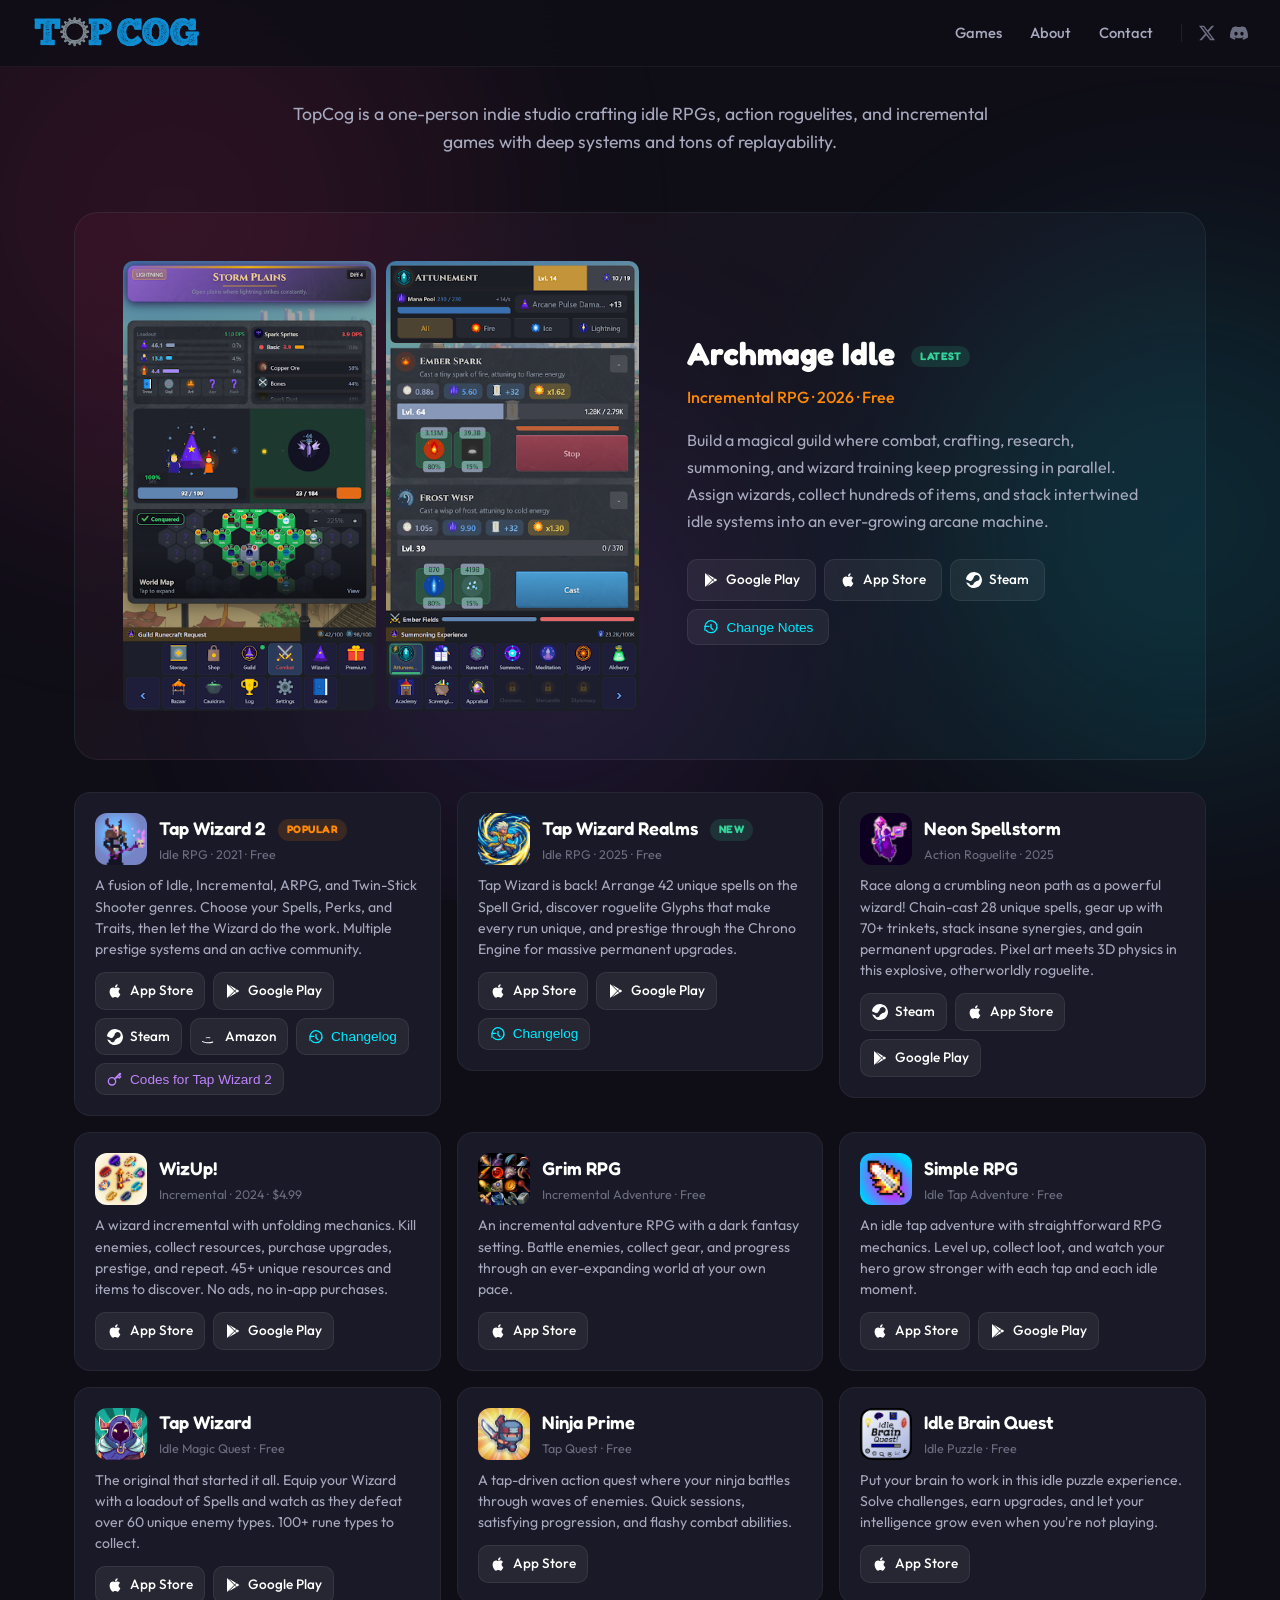
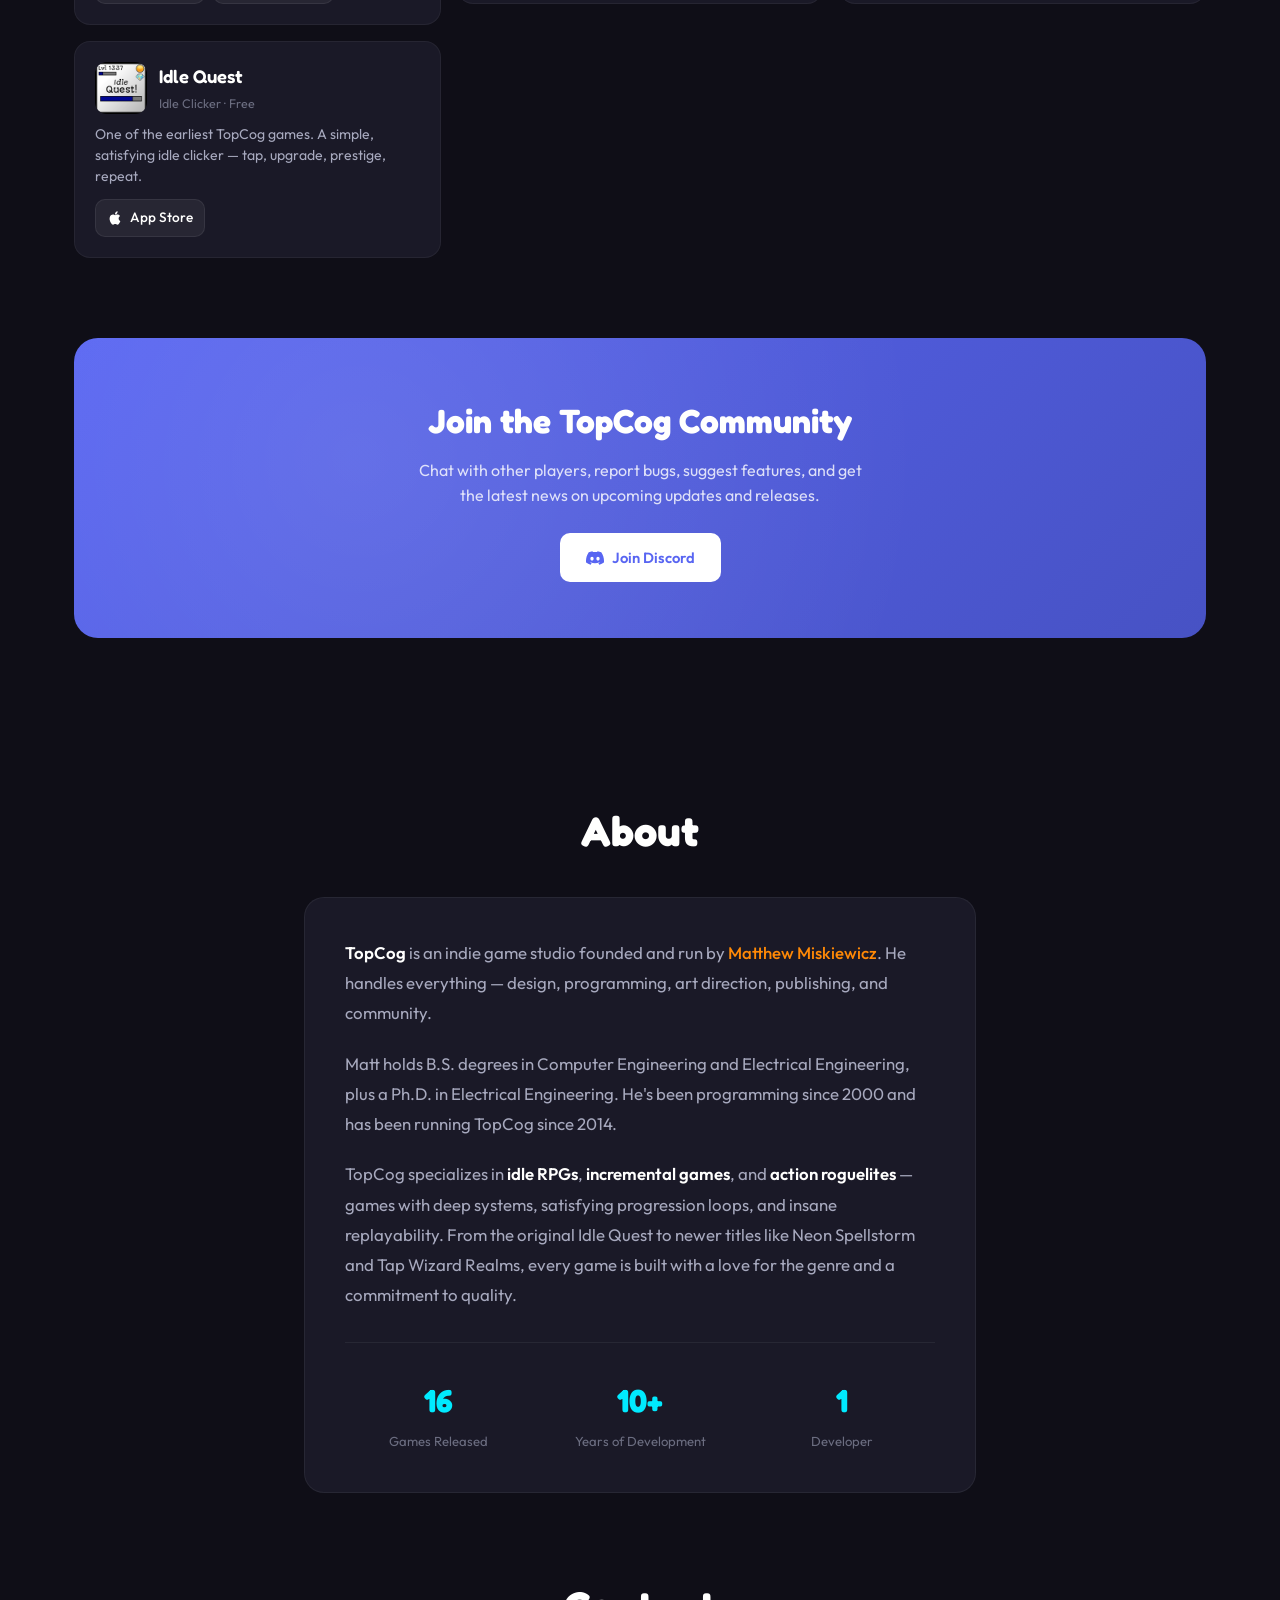
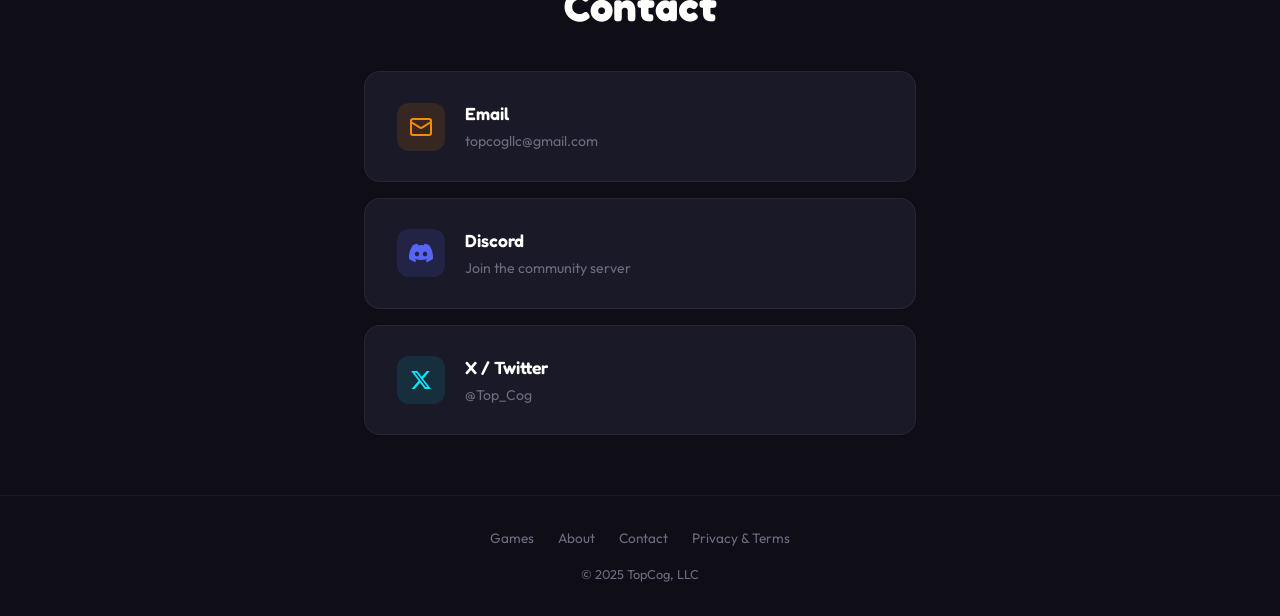
==== index.html @ dfc8a5ba "Complete Archmage Idle recent patch notes" ====
<!DOCTYPE html>
<html lang="en">
<head>
<meta charset="UTF-8">
<meta name="viewport" content="width=device-width, initial-scale=1.0">
<title>TopCog – Indie Game Studio</title>
<link rel="icon" type="image/png" href="/images/archmageidle-128.png">
<link rel="preconnect" href="https://fonts.googleapis.com">
<link href="https://fonts.googleapis.com/css2?family=Fredoka:wght@400;500;600;700&family=Outfit:wght@300;400;500;600;700&display=swap" rel="stylesheet">
<style>
*, *::before, *::after { margin: 0; padding: 0; box-sizing: border-box; }

:root {
  --bg-deep: #0f0e17;
  --bg-card: #1a1927;
  --bg-card-hover: #221f35;
  --accent-orange: #ff8906;
  --accent-pink: #e53170;
  --accent-cyan: #00eaff;
  --accent-purple: #a855f7;
  --accent-green: #34d399;
  --text-primary: #fffffe;
  --text-secondary: #a7a9be;
  --text-muted: #6b6d80;
  --radius: 16px;
  --radius-sm: 10px;
}

html { scroll-behavior: smooth; }

body {
  font-family: 'Outfit', sans-serif;
  background: var(--bg-deep);
  color: var(--text-primary);
  overflow-x: hidden;
  line-height: 1.6;
}

/* ========== ANIMATED BACKGROUND ========== */
.bg-effects {
  position: fixed; inset: 0; z-index: 0;
  pointer-events: none; overflow: hidden;
}
.bg-effects .orb {
  position: absolute; border-radius: 50%;
  filter: blur(120px); opacity: 0.12;
  animation: float 25s ease-in-out infinite;
}
.bg-effects .orb:nth-child(1) {
  width: 600px; height: 600px;
  background: var(--accent-pink);
  top: -10%; left: -10%;
}
.bg-effects .orb:nth-child(2) {
  width: 500px; height: 500px;
  background: var(--accent-cyan);
  top: 30%; right: -12%;
  animation-delay: -8s;
}
.bg-effects .orb:nth-child(3) {
  width: 450px; height: 450px;
  background: var(--accent-purple);
  bottom: 5%; left: 25%;
  animation-delay: -16s;
}
@keyframes float {
  0%, 100% { transform: translate(0, 0) scale(1); }
  33% { transform: translate(40px, -30px) scale(1.08); }
  66% { transform: translate(-30px, 25px) scale(0.95); }
}

/* ========== NAV ========== */
nav {
  position: fixed; top: 0; left: 0; right: 0; z-index: 100;
  padding: 14px 32px;
  display: flex; align-items: center; justify-content: space-between;
  background: rgba(15, 14, 23, 0.82);
  backdrop-filter: blur(24px);
  -webkit-backdrop-filter: blur(24px);
  border-bottom: 1px solid rgba(255,255,255,0.05);
}
.nav-logo {
  display: flex; align-items: center; gap: 12px;
  text-decoration: none;
}
.nav-logo img { height: 38px; width: auto; }
.nav-logo span {
  font-family: 'Fredoka', sans-serif;
  font-weight: 700; font-size: 1.35rem;
  color: var(--text-primary);
}
.nav-right {
  display: flex; align-items: center; gap: 28px;
}
.nav-right a {
  color: var(--text-secondary); text-decoration: none;
  font-weight: 500; font-size: 0.92rem;
  transition: color 0.2s;
}
.nav-right a:hover { color: var(--text-primary); }
.nav-social {
  display: flex; gap: 14px; align-items: center;
  padding-left: 16px;
  border-left: 1px solid rgba(255,255,255,0.08);
}
.nav-social a {
  color: var(--text-muted); transition: color 0.2s;
  display: flex; align-items: center;
}
.nav-social a:hover { color: var(--accent-cyan); }

.nav-toggle {
  display: none; background: none; border: none;
  color: var(--text-primary); cursor: pointer; font-size: 1.5rem;
}
@media (max-width: 768px) {
  nav { padding: 12px 20px; }
  .nav-toggle { display: block; }
  .nav-right {
    display: none; flex-direction: column; gap: 18px;
    position: absolute; top: 100%; left: 0; right: 0;
    background: rgba(15, 14, 23, 0.96);
    backdrop-filter: blur(24px);
    padding: 24px;
    border-bottom: 1px solid rgba(255,255,255,0.06);
  }
  .nav-right.open { display: flex; }
  .nav-social { border-left: none; padding-left: 0; padding-top: 8px; border-top: 1px solid rgba(255,255,255,0.06); }
}

/* ========== HERO ========== */
.hero {
  position: relative; z-index: 1;
  display: flex; flex-direction: column;
  align-items: center;
  text-align: center;
  padding: 100px 24px 16px;
}
.hero p {
  font-size: 1.1rem; color: var(--text-secondary);
  max-width: 700px;
  animation: fadeUp 0.6s ease both;
}
@keyframes fadeUp {
  from { opacity: 0; transform: translateY(20px); }
  to { opacity: 1; transform: translateY(0); }
}

/* ========== BUTTONS ========== */
.btn {
  display: inline-flex; align-items: center; gap: 8px;
  padding: 13px 26px; border-radius: var(--radius-sm);
  font-family: 'Outfit', sans-serif;
  font-weight: 600; font-size: 0.92rem;
  text-decoration: none; border: none;
  cursor: pointer; transition: all 0.25s;
}

/* ========== SECTIONS ========== */
.section {
  position: relative; z-index: 1;
  max-width: 1180px; margin: 0 auto;
  padding: 40px 24px;
}
.section-title {
  font-family: 'Fredoka', sans-serif;
  font-size: clamp(1.8rem, 4vw, 2.6rem);
  font-weight: 700; margin-bottom: 32px;
}

/* ========== FEATURED ========== */
.featured {
  display: grid; grid-template-columns: 1.1fr 1fr;
  gap: 48px; align-items: center;
  background: linear-gradient(135deg, rgba(229,49,112,0.07), rgba(0,234,255,0.05));
  border: 1px solid rgba(255,255,255,0.06);
  border-radius: 24px; padding: 48px;
  margin-bottom: 32px;
  transition: border-color 0.3s;
}
.featured:hover { border-color: rgba(255,255,255,0.1); }

.featured-screens {
  display: grid; grid-template-columns: repeat(2, 1fr); gap: 10px;
}
.featured-screens img {
  width: 100%; border-radius: var(--radius-sm);
  aspect-ratio: 9/16; object-fit: cover;
  transition: transform 0.3s;
}
.featured-screens img:hover { transform: scale(1.03); }

.featured-body h3 {
  font-family: 'Fredoka', sans-serif;
  font-size: 2rem; margin-bottom: 6px;
}
.featured-body .tagline {
  color: var(--accent-orange); font-weight: 500;
  margin-bottom: 16px; font-size: 1rem;
}
.featured-body p {
  color: var(--text-secondary); line-height: 1.7;
  margin-bottom: 24px;
}

@media (max-width: 860px) {
  .featured { grid-template-columns: 1fr; padding: 28px; gap: 28px; }
  .featured-screens { grid-template-columns: repeat(2, 1fr); gap: 8px; }
}

/* ========== STORE BADGES ========== */
.stores {
  display: flex; flex-wrap: wrap; gap: 8px;
}
.store {
  display: inline-flex; align-items: center; gap: 7px;
  padding: 9px 15px;
  background: rgba(255,255,255,0.06);
  border: 1px solid rgba(255,255,255,0.07);
  border-radius: var(--radius-sm);
  color: var(--text-primary); text-decoration: none;
  font-weight: 500; font-size: 0.85rem;
  transition: all 0.2s; white-space: nowrap;
}
.store:hover {
  background: rgba(255,255,255,0.1);
  border-color: rgba(255,255,255,0.14);
  transform: translateY(-2px);
}
.store-disabled,
.store-disabled:hover {
  color: var(--text-muted);
  cursor: default;
  opacity: 0.7;
  transform: none;
}
.store svg { width: 16px; height: 16px; flex-shrink: 0; }
.changelog-trigger {
  color: var(--accent-cyan);
}
.changelog-trigger:hover {
  color: var(--text-primary);
}
.codes-trigger {
  color: #c084fc;
}
.codes-trigger:hover {
  color: var(--text-primary);
}

/* ========== GAME CARDS ========== */
.game-grid {
  display: grid;
  grid-template-columns: repeat(auto-fill, minmax(330px, 1fr));
  gap: 16px;
  align-items: start;
}
@media (max-width: 500px) {
  .game-grid { grid-template-columns: 1fr; }
}
.game-card {
  background: var(--bg-card);
  border: 1px solid rgba(255,255,255,0.05);
  border-radius: var(--radius); padding: 20px;
  display: flex; flex-direction: column;
  transition: all 0.3s;
}
.game-card:hover {
  background: var(--bg-card-hover);
  border-color: rgba(255,255,255,0.1);
  transform: translateY(-4px);
  box-shadow: 0 16px 40px rgba(0,0,0,0.25);
}
.game-header {
  display: flex; align-items: center; gap: 12px;
  margin-bottom: 10px;
}
.game-icon {
  width: 52px; height: 52px;
  border-radius: 12px; object-fit: cover; flex-shrink: 0;
  background: var(--bg-deep);
}
.game-header-text h3 {
  font-family: 'Fredoka', sans-serif;
  font-size: 1.15rem; font-weight: 600;
}
.game-header-text .sub {
  font-size: 0.78rem; color: var(--text-muted); margin-top: 2px;
}

.tag {
  display: inline-block; padding: 2px 9px;
  border-radius: 100px; font-size: 0.68rem;
  font-weight: 700; text-transform: uppercase;
  letter-spacing: 0.04em; margin-left: 8px;
  vertical-align: middle;
}
.tag-new { background: rgba(52,211,153,0.14); color: var(--accent-green); }
.tag-popular { background: rgba(255,137,6,0.14); color: var(--accent-orange); }
.tag-free { background: rgba(0,234,255,0.14); color: var(--accent-cyan); }
.tag-paid { background: rgba(168,85,247,0.14); color: var(--accent-purple); }

.game-card p {
  color: var(--text-secondary); font-size: 0.88rem;
  margin-bottom: 12px; line-height: 1.5;
}
.game-card .stores { margin-top: auto; }
.game-card .store { padding: 7px 11px; }

/* ========== DISCORD CTA ========== */
.discord-section {
  position: relative; z-index: 1;
  max-width: 1180px; margin: 40px auto 0;
  padding: 0 24px 100px;
}
.discord-card {
  background: linear-gradient(135deg, #5865F2, #4752c4);
  border-radius: 24px; padding: 56px 48px;
  text-align: center; position: relative; overflow: hidden;
}
.discord-card::before {
  content: ''; position: absolute; inset: 0;
  background: radial-gradient(circle at 25% 40%, rgba(255,255,255,0.1), transparent 65%);
}
.discord-card h2 {
  font-family: 'Fredoka', sans-serif;
  font-size: clamp(1.5rem, 3vw, 2.1rem);
  margin-bottom: 10px; position: relative;
}
.discord-card p {
  color: rgba(255,255,255,0.8); max-width: 460px;
  margin: 0 auto 24px; position: relative; font-size: 1rem;
}
.discord-card .btn {
  position: relative; background: #fff; color: #5865F2;
}
.discord-card .btn:hover {
  transform: translateY(-2px);
  box-shadow: 0 8px 24px rgba(0,0,0,0.25);
}

/* ========== ABOUT ========== */
.about-section {
  position: relative; z-index: 1;
  max-width: 720px; margin: 0 auto;
  padding: 60px 24px;
}
.about-section .section-title { text-align: center; }
.about-card {
  background: var(--bg-card);
  border: 1px solid rgba(255,255,255,0.06);
  border-radius: 20px;
  padding: 40px;
}
.about-card p {
  color: var(--text-secondary);
  font-size: 1.05rem; line-height: 1.8;
  margin-bottom: 20px;
}
.about-card p:last-of-type { margin-bottom: 0; }
.about-card strong { color: var(--text-primary); font-weight: 600; }
.about-card .highlight { color: var(--accent-orange); font-weight: 500; }
.stats-row {
  display: grid; grid-template-columns: repeat(3, 1fr);
  gap: 16px; margin-top: 32px; padding-top: 32px;
  border-top: 1px solid rgba(255,255,255,0.06);
}
.stat { text-align: center; }
.stat .num {
  font-family: 'Fredoka', sans-serif;
  font-size: 2rem; font-weight: 700;
  color: var(--accent-cyan);
}
.stat .label {
  font-size: 0.82rem; color: var(--text-muted); margin-top: 4px;
}
@media (max-width: 500px) {
  .about-card { padding: 28px; }
  .stats-row { grid-template-columns: 1fr; gap: 20px; }
}

/* ========== CONTACT ========== */
.contact-section {
  position: relative; z-index: 1;
  max-width: 600px; margin: 0 auto;
  padding: 20px 24px 60px;
}
.contact-section .section-title { text-align: center; }
.contact-cards {
  display: flex; flex-direction: column; gap: 16px;
}
.contact-card {
  background: var(--bg-card);
  border: 1px solid rgba(255,255,255,0.06);
  border-radius: var(--radius);
  padding: 28px 32px;
  display: flex; align-items: center; gap: 20px;
  text-decoration: none; color: var(--text-primary);
  transition: all 0.3s;
}
.contact-card:hover {
  background: var(--bg-card-hover);
  border-color: rgba(255,255,255,0.1);
  transform: translateY(-3px);
  box-shadow: 0 12px 32px rgba(0,0,0,0.2);
}
.contact-icon {
  width: 48px; height: 48px; border-radius: 12px;
  display: flex; align-items: center; justify-content: center;
  flex-shrink: 0;
}
.contact-icon.email { background: rgba(255,137,6,0.12); color: var(--accent-orange); }
.contact-icon.discord { background: rgba(88,101,242,0.15); color: #5865F2; }
.contact-icon.twitter { background: rgba(0,234,255,0.1); color: var(--accent-cyan); }
.contact-card-text h3 {
  font-family: 'Fredoka', sans-serif;
  font-size: 1.1rem; font-weight: 600; margin-bottom: 2px;
}
.contact-card-text p { color: var(--text-muted); font-size: 0.88rem; }

/* ========== FOOTER ========== */
footer {
  position: relative; z-index: 1;
  border-top: 1px solid rgba(255,255,255,0.05);
  padding: 32px 24px;
  text-align: center;
}
footer .foot-links {
  display: flex; justify-content: center;
  gap: 24px; flex-wrap: wrap; margin-bottom: 14px;
}
footer .foot-links a {
  color: var(--text-muted); text-decoration: none;
  font-size: 0.85rem; transition: color 0.2s;
}
footer .foot-links a:hover { color: var(--text-secondary); }
footer .copy {
  color: var(--text-muted); font-size: 0.8rem;
}

/* ========== CHANGELOG MODAL ========== */
body.modal-open {
  overflow: hidden;
}
.changelog-modal {
  position: fixed;
  inset: 0;
  z-index: 300;
  display: none;
  align-items: center;
  justify-content: center;
  padding: 24px;
  background: rgba(15, 14, 23, 0.76);
  backdrop-filter: blur(18px);
  -webkit-backdrop-filter: blur(18px);
}
.changelog-modal.open {
  display: flex;
}
.changelog-dialog {
  width: min(760px, 100%);
  max-height: min(760px, calc(100vh - 48px));
  background: var(--bg-card);
  border: 1px solid rgba(255,255,255,0.1);
  border-radius: var(--radius);
  box-shadow: 0 24px 80px rgba(0,0,0,0.45);
  display: grid;
  grid-template-rows: auto minmax(0, 1fr);
  overflow: hidden;
}
.changelog-header {
  display: flex;
  align-items: center;
  justify-content: space-between;
  gap: 16px;
  padding: 20px 24px;
  border-bottom: 1px solid rgba(255,255,255,0.07);
}
.changelog-title {
  font-family: 'Fredoka', sans-serif;
  font-size: 1.35rem;
  font-weight: 700;
}
.changelog-close {
  width: 38px;
  height: 38px;
  border: 1px solid rgba(255,255,255,0.08);
  border-radius: var(--radius-sm);
  background: rgba(255,255,255,0.06);
  color: var(--text-secondary);
  cursor: pointer;
  display: inline-flex;
  align-items: center;
  justify-content: center;
  transition: all 0.2s;
}
.changelog-close:hover {
  background: rgba(255,255,255,0.1);
  color: var(--text-primary);
}
.changelog-list {
  min-height: 280px;
  max-height: calc(100vh - 154px);
  overflow-y: auto;
  padding: 22px 24px 28px;
}
.changelog-entry {
  display: grid;
  gap: 8px;
}
.changelog-entry + .changelog-entry {
  margin-top: 18px;
}
.changelog-date {
  color: var(--accent-orange);
  font-size: 0.78rem;
  font-weight: 700;
  letter-spacing: 0.04em;
  text-transform: uppercase;
}
.changelog-body {
  background: rgba(255,255,255,0.045);
  border: 1px solid rgba(255,255,255,0.07);
  border-radius: var(--radius-sm);
  color: var(--text-secondary);
  font-size: 0.92rem;
  line-height: 1.65;
  padding: 16px;
  white-space: pre-wrap;
  overflow-wrap: anywhere;
}
.changelog-empty {
  color: var(--text-muted);
  padding: 24px 0;
  text-align: center;
}
.codes-dialog {
  width: min(820px, 100%);
}
.codes-list {
  display: grid;
  gap: 16px;
}
.codes-intro {
  color: var(--text-secondary);
  font-size: 0.92rem;
  line-height: 1.65;
  padding: 0 2px 4px;
}
.codes-intro strong {
  color: var(--text-primary);
}
.code-entry {
  background: rgba(255,255,255,0.035);
  border: 1px solid rgba(255,255,255,0.075);
  border-radius: 14px;
  padding: 18px;
}
.code-entry-meta {
  display: flex;
  align-items: center;
  justify-content: space-between;
  gap: 12px;
  margin-bottom: 12px;
}
.code-entry-date {
  color: var(--accent-orange);
  font-size: 0.78rem;
  font-weight: 700;
  letter-spacing: 0.04em;
  text-transform: uppercase;
}
.code-status {
  border-radius: 100px;
  font-size: 0.68rem;
  font-weight: 700;
  letter-spacing: 0.05em;
  padding: 3px 9px;
  text-transform: uppercase;
}
.code-status-evergreen,
.code-status-active {
  background: rgba(52,211,153,0.12);
  color: var(--accent-green);
}
.code-status-expired {
  background: rgba(107,109,128,0.15);
  color: var(--text-muted);
}
.code-announcement {
  color: var(--text-secondary);
  font-size: 0.9rem;
  line-height: 1.6;
  margin-bottom: 12px;
}
.code-reward {
  align-items: center;
  background: rgba(255,137,6,0.09);
  border: 1px solid rgba(255,137,6,0.16);
  border-radius: 8px;
  color: var(--text-secondary);
  display: inline-flex;
  font-size: 0.78rem;
  gap: 6px;
  margin-bottom: 12px;
  padding: 5px 9px;
}
.code-reward strong {
  color: var(--accent-orange);
  font-weight: 700;
}
.code-riddle {
  background: rgba(15,14,23,0.48);
  border-left: 3px solid rgba(168,85,247,0.7);
  border-radius: 0 var(--radius-sm) var(--radius-sm) 0;
  color: var(--text-primary);
  font-size: 0.92rem;
  line-height: 1.65;
  margin-bottom: 14px;
  padding: 14px 16px;
  white-space: pre-wrap;
}
.code-reveals {
  display: grid;
  gap: 8px;
}
.code-reveal {
  background: rgba(168,85,247,0.075);
  border: 1px solid rgba(168,85,247,0.18);
  border-radius: var(--radius-sm);
  padding: 12px 14px;
}
.code-reveal-label {
  color: #c084fc;
  display: block;
  font-size: 0.68rem;
  font-weight: 700;
  letter-spacing: 0.06em;
  margin-bottom: 4px;
  text-transform: uppercase;
}
.code-reveal-text {
  color: var(--text-secondary);
  font-size: 0.88rem;
  line-height: 1.55;
}
.code-value-row {
  display: flex;
  align-items: center;
  justify-content: space-between;
  gap: 12px;
}
.code-value {
  color: var(--text-primary);
  font-family: ui-monospace, SFMono-Regular, Menlo, Monaco, Consolas, monospace;
  font-size: 1rem;
  font-weight: 700;
  overflow-wrap: anywhere;
}
.code-reveal-button,
.code-copy-button {
  border: 1px solid rgba(168,85,247,0.26);
  border-radius: 8px;
  background: rgba(168,85,247,0.12);
  color: #d8b4fe;
  cursor: pointer;
  font-family: 'Outfit', sans-serif;
  font-size: 0.8rem;
  font-weight: 600;
  padding: 8px 12px;
  transition: all 0.2s;
}
.code-reveal-button {
  margin-top: 10px;
}
.code-reveal-button:hover,
.code-copy-button:hover {
  background: rgba(168,85,247,0.2);
  border-color: rgba(168,85,247,0.4);
  color: var(--text-primary);
}
.code-note {
  color: var(--text-muted);
  font-size: 0.78rem;
  font-style: italic;
  line-height: 1.5;
  margin-top: 10px;
}
@media (max-width: 600px) {
  .changelog-modal {
    padding: 12px;
  }
  .changelog-dialog {
    max-height: calc(100vh - 24px);
  }
  .changelog-header {
    padding: 16px;
  }
  .changelog-list {
    padding: 18px 16px 22px;
    max-height: calc(100vh - 126px);
  }
  .code-entry {
    padding: 15px;
  }
  .code-value-row {
    align-items: flex-start;
    flex-direction: column;
  }
}

/* ========== SVG ICONS (inline) ========== */
.icon-apple, .icon-google, .icon-steam, .icon-amazon, .icon-discord { display: inline-flex; }
</style>
</head>
<body>

<div class="bg-effects">
  <div class="orb"></div>
  <div class="orb"></div>
  <div class="orb"></div>
</div>

<!-- ===== NAV ===== -->
<nav>
  <a class="nav-logo" href="#">
    <img src="images/logo.png" alt="TopCog Logo">
  </a>
  <button class="nav-toggle" onclick="document.querySelector('.nav-right').classList.toggle('open')" aria-label="Menu">&#9776;</button>
  <div class="nav-right">
    <a href="#games">Games</a>
    <a href="#about">About</a>
    <a href="#contact">Contact</a>
    <div class="nav-social">
      <a href="https://twitter.com/Top_Cog" target="_blank" rel="noopener" aria-label="X / Twitter">
        <svg width="18" height="18" viewBox="0 0 24 24" fill="currentColor"><path d="M18.244 2.25h3.308l-7.227 8.26 8.502 11.24H16.17l-5.214-6.817L4.99 21.75H1.68l7.73-8.835L1.254 2.25H8.08l4.713 6.231zm-1.161 17.52h1.833L7.084 4.126H5.117z"/></svg>
      </a>
      <a href="https://discord.gg/nCh7RGxVTR" target="_blank" rel="noopener" aria-label="Discord">
        <svg width="18" height="18" viewBox="0 0 24 24" fill="currentColor"><path d="M20.317 4.37a19.791 19.791 0 0 0-4.885-1.515.074.074 0 0 0-.079.037c-.21.375-.444.864-.608 1.25a18.27 18.27 0 0 0-5.487 0 12.64 12.64 0 0 0-.617-1.25.077.077 0 0 0-.079-.037A19.736 19.736 0 0 0 3.677 4.37a.07.07 0 0 0-.032.027C.533 9.046-.32 13.58.099 18.057a.082.082 0 0 0 .031.057 19.9 19.9 0 0 0 5.993 3.03.078.078 0 0 0 .084-.028 14.09 14.09 0 0 0 1.226-1.994.076.076 0 0 0-.041-.106 13.107 13.107 0 0 1-1.872-.892.077.077 0 0 1-.008-.128 10.2 10.2 0 0 0 .372-.292.074.074 0 0 1 .077-.01c3.928 1.793 8.18 1.793 12.062 0a.074.074 0 0 1 .078.01c.12.098.246.198.373.292a.077.077 0 0 1-.006.127 12.299 12.299 0 0 1-1.873.892.077.077 0 0 0-.041.107c.36.698.772 1.362 1.225 1.993a.076.076 0 0 0 .084.028 19.839 19.839 0 0 0 6.002-3.03.077.077 0 0 0 .032-.054c.5-5.177-.838-9.674-3.549-13.66a.061.061 0 0 0-.031-.03zM8.02 15.33c-1.183 0-2.157-1.085-2.157-2.419 0-1.333.956-2.419 2.157-2.419 1.21 0 2.176 1.095 2.157 2.42 0 1.333-.956 2.418-2.157 2.418zm7.975 0c-1.183 0-2.157-1.085-2.157-2.419 0-1.333.956-2.419 2.157-2.419 1.21 0 2.176 1.095 2.157 2.42 0 1.333-.946 2.418-2.157 2.418z"/></svg>
      </a>
    </div>
  </div>
</nav>

<!-- ===== HERO ===== -->
<section class="hero">
  <p>TopCog is a one-person indie studio crafting idle RPGs, action roguelites, and incremental games with deep systems and tons of replayability.</p>
</section>

<!-- ===== ALL GAMES ===== -->
<section class="section" id="games">

  <!-- ── FEATURED: Archmage Idle ── -->
  <div class="featured" data-game-id="archmage-idle" data-game-title="Archmage Idle" data-changelog-placeholder="true" data-changelog-label="Change Notes" data-changelog-empty="No change notes yet.">
    <div class="featured-screens">
      <img src="images/archmageidle-playstore-screenshot-1.png" alt="Archmage Idle mobile screenshot 1" loading="lazy">
      <img src="images/archmageidle-playstore-screenshot-2.png" alt="Archmage Idle mobile screenshot 2" loading="lazy">
    </div>
    <div class="featured-body">
      <h3>Archmage Idle <span class="tag tag-new">Latest</span></h3>
      <div class="tagline">Incremental RPG · 2026 · Free</div>
      <p>Build a magical guild where combat, crafting, research, summoning, and wizard training keep progressing in parallel. Assign wizards, collect hundreds of items, and stack intertwined idle systems into an ever-growing arcane machine.</p>
      <div class="stores">
        <a class="store" href="https://play.google.com/store/apps/details?id=com.topcog.archmageidle" target="_blank">
          <svg viewBox="0 0 24 24" fill="currentColor"><path d="M3.609 1.814L13.792 12 3.61 22.186a.996.996 0 0 1-.61-.92V2.734a1 1 0 0 1 .609-.92zm10.89 10.893l2.302 2.302-10.937 6.333 8.635-8.635zm3.199-3.199l2.807 1.626a1 1 0 0 1 0 1.732l-2.808 1.626L15.206 12l2.492-2.492zM5.864 2.658L16.8 8.99l-2.3 2.3-8.636-8.632z"/></svg>
          Google Play
        </a>
        <a class="store" href="https://apps.apple.com/us/app/archmage-idle/id6771789648" target="_blank">
          <svg viewBox="0 0 24 24" fill="currentColor"><path d="M18.71 19.5c-.83 1.24-1.71 2.45-3.05 2.47-1.34.03-1.77-.79-3.29-.79-1.53 0-2 .77-3.27.82-1.31.05-2.3-1.32-3.14-2.53C4.25 17 2.94 12.45 4.7 9.39c.87-1.52 2.43-2.48 4.12-2.51 1.28-.02 2.5.87 3.29.87.78 0 2.26-1.07 3.8-.91.65.03 2.47.26 3.64 1.98-.09.06-2.17 1.28-2.15 3.81.03 3.02 2.65 4.03 2.68 4.04-.03.07-.42 1.44-1.38 2.83M13 3.5c.73-.83 1.94-1.46 2.94-1.5.13 1.17-.34 2.35-1.04 3.19-.69.85-1.83 1.51-2.95 1.42-.15-1.15.41-2.35 1.05-3.11z"/></svg>
          App Store
        </a>
        <a class="store" href="https://store.steampowered.com/app/4557350/Archmage_Idle/?utm_source=tcwebsite" target="_blank">
          <svg viewBox="0 0 24 24" fill="currentColor"><path d="M11.979 0C5.678 0 .511 4.86.022 11.037l6.432 2.658c.545-.371 1.203-.59 1.912-.59.063 0 .125.004.188.006l2.861-4.142V8.91c0-2.495 2.028-4.524 4.524-4.524 2.494 0 4.524 2.031 4.524 4.527s-2.03 4.525-4.524 4.525h-.105l-4.076 2.911c0 .052.004.105.004.159 0 1.875-1.515 3.396-3.39 3.396-1.635 0-3.016-1.173-3.331-2.727L.436 15.27C1.862 20.307 6.486 24 11.979 24c6.627 0 11.999-5.373 11.999-12S18.605 0 11.979 0z"/></svg>
          Steam
        </a>
      </div>
    </div>
  </div>

  <!-- ── GAME GRID ── -->
  <div class="game-grid">

    <!-- Tap Wizard 2 (2021) -->
    <div class="game-card" data-game-id="tap-wizard-2" data-game-title="Tap Wizard 2">
      <div class="game-header">
        <img class="game-icon" src="images/tw2-128.jpg" alt="Tap Wizard 2 icon">
        <div class="game-header-text">
          <h3>Tap Wizard 2 <span class="tag tag-popular">Popular</span></h3>
          <div class="sub">Idle RPG · 2021 · Free</div>
        </div>
      </div>
      <p>A fusion of Idle, Incremental, ARPG, and Twin-Stick Shooter genres. Choose your Spells, Perks, and Traits, then let the Wizard do the work. Multiple prestige systems and an active community.</p>
      <div class="stores">
        <a class="store" href="https://apps.apple.com/us/app/tap-wizard-2-idle-magic-game/id1596750535" target="_blank">
          <svg viewBox="0 0 24 24" fill="currentColor"><path d="M18.71 19.5c-.83 1.24-1.71 2.45-3.05 2.47-1.34.03-1.77-.79-3.29-.79-1.53 0-2 .77-3.27.82-1.31.05-2.3-1.32-3.14-2.53C4.25 17 2.94 12.45 4.7 9.39c.87-1.52 2.43-2.48 4.12-2.51 1.28-.02 2.5.87 3.29.87.78 0 2.26-1.07 3.8-.91.65.03 2.47.26 3.64 1.98-.09.06-2.17 1.28-2.15 3.81.03 3.02 2.65 4.03 2.68 4.04-.03.07-.42 1.44-1.38 2.83M13 3.5c.73-.83 1.94-1.46 2.94-1.5.13 1.17-.34 2.35-1.04 3.19-.69.85-1.83 1.51-2.95 1.42-.15-1.15.41-2.35 1.05-3.11z"/></svg>
          App Store
        </a>
        <a class="store" href="https://play.google.com/store/apps/details?id=com.topcog.tapwizard2" target="_blank">
          <svg viewBox="0 0 24 24" fill="currentColor"><path d="M3.609 1.814L13.792 12 3.61 22.186a.996.996 0 0 1-.61-.92V2.734a1 1 0 0 1 .609-.92zm10.89 10.893l2.302 2.302-10.937 6.333 8.635-8.635zm3.199-3.199l2.807 1.626a1 1 0 0 1 0 1.732l-2.808 1.626L15.206 12l2.492-2.492zM5.864 2.658L16.8 8.99l-2.3 2.3-8.636-8.632z"/></svg>
          Google Play
        </a>
        <a class="store" href="https://store.steampowered.com/app/1836550/Tap_Wizard_2/" target="_blank">
          <svg viewBox="0 0 24 24" fill="currentColor"><path d="M11.979 0C5.678 0 .511 4.86.022 11.037l6.432 2.658c.545-.371 1.203-.59 1.912-.59.063 0 .125.004.188.006l2.861-4.142V8.91c0-2.495 2.028-4.524 4.524-4.524 2.494 0 4.524 2.031 4.524 4.527s-2.03 4.525-4.524 4.525h-.105l-4.076 2.911c0 .052.004.105.004.159 0 1.875-1.515 3.396-3.39 3.396-1.635 0-3.016-1.173-3.331-2.727L.436 15.27C1.862 20.307 6.486 24 11.979 24c6.627 0 11.999-5.373 11.999-12S18.605 0 11.979 0z"/></svg>
          Steam
        </a>
        <a class="store" href="https://www.amazon.com/Tap-Wizard-Idle-Magic-Quest/dp/B09MJDCTLZ/" target="_blank">
          <svg viewBox="0 0 24 24" fill="currentColor"><path d="M.045 18.02c.072-.116.187-.124.348-.064 2.729 1.396 5.715 2.095 8.958 2.095 2.197 0 4.395-.395 6.593-1.186.328-.116.607-.064.837.157.164.148.225.348.195.601-.031.253-.143.42-.337.503-2.197.841-4.556 1.261-7.076 1.261-3.405 0-6.555-.745-9.449-2.236-.18-.093-.27-.238-.069-.131zm12.211-4.327c-.148.246-.38.319-.694.222a7.04 7.04 0 0 0-2.564-.445c-.844 0-1.633.135-2.37.408-.246.09-.463.09-.652-.004-.188-.093-.283-.256-.283-.489 0-.222.09-.381.27-.478a7.688 7.688 0 0 1 3.162-.64c1.13 0 2.14.198 3.028.593.152.067.245.178.283.334.037.156-.03.312-.18.5z"/></svg>
          Amazon
        </a>
      </div>
    </div>

    <!-- Tap Wizard Realms (2025) -->
    <div class="game-card" data-game-id="tap-wizard-realms" data-game-title="Tap Wizard Realms">
      <div class="game-header">
        <img class="game-icon" src="images/twr-128.jpg" alt="Tap Wizard Realms icon">
        <div class="game-header-text">
          <h3>Tap Wizard Realms <span class="tag tag-new">New</span></h3>
          <div class="sub">Idle RPG · 2025 · Free</div>
        </div>
      </div>
      <p>Tap Wizard is back! Arrange 42 unique spells on the Spell Grid, discover roguelite Glyphs that make every run unique, and prestige through the Chrono Engine for massive permanent upgrades.</p>
      <div class="stores">
        <a class="store" href="https://apps.apple.com/us/app/tap-wizard-realms/id6757723385" target="_blank">
          <svg viewBox="0 0 24 24" fill="currentColor"><path d="M18.71 19.5c-.83 1.24-1.71 2.45-3.05 2.47-1.34.03-1.77-.79-3.29-.79-1.53 0-2 .77-3.27.82-1.31.05-2.3-1.32-3.14-2.53C4.25 17 2.94 12.45 4.7 9.39c.87-1.52 2.43-2.48 4.12-2.51 1.28-.02 2.5.87 3.29.87.78 0 2.26-1.07 3.8-.91.65.03 2.47.26 3.64 1.98-.09.06-2.17 1.28-2.15 3.81.03 3.02 2.65 4.03 2.68 4.04-.03.07-.42 1.44-1.38 2.83M13 3.5c.73-.83 1.94-1.46 2.94-1.5.13 1.17-.34 2.35-1.04 3.19-.69.85-1.83 1.51-2.95 1.42-.15-1.15.41-2.35 1.05-3.11z"/></svg>
          App Store
        </a>
        <a class="store" href="https://play.google.com/store/apps/details?id=com.topcog.tapwizardrealms" target="_blank">
          <svg viewBox="0 0 24 24" fill="currentColor"><path d="M3.609 1.814L13.792 12 3.61 22.186a.996.996 0 0 1-.61-.92V2.734a1 1 0 0 1 .609-.92zm10.89 10.893l2.302 2.302-10.937 6.333 8.635-8.635zm3.199-3.199l2.807 1.626a1 1 0 0 1 0 1.732l-2.808 1.626L15.206 12l2.492-2.492zM5.864 2.658L16.8 8.99l-2.3 2.3-8.636-8.632z"/></svg>
          Google Play
        </a>
      </div>
    </div>

    <!-- Neon Spellstorm (2025) -->
    <div class="game-card" data-game-id="neon-spellstorm" data-game-title="Neon Spellstorm">
      <div class="game-header">
        <img class="game-icon" src="images/neonspellstorm-128.jpg" alt="Neon Spellstorm icon">
        <div class="game-header-text">
          <h3>Neon Spellstorm</h3>
          <div class="sub">Action Roguelite · 2025</div>
        </div>
      </div>
      <p>Race along a crumbling neon path as a powerful wizard! Chain-cast 28 unique spells, gear up with 70+ trinkets, stack insane synergies, and gain permanent upgrades. Pixel art meets 3D physics in this explosive, otherworldly roguelite.</p>
      <div class="stores">
        <a class="store" href="https://store.steampowered.com/app/3298080/Neon_Spellstorm/?utm_source=tcwebsite" target="_blank">
          <svg viewBox="0 0 24 24" fill="currentColor"><path d="M11.979 0C5.678 0 .511 4.86.022 11.037l6.432 2.658c.545-.371 1.203-.59 1.912-.59.063 0 .125.004.188.006l2.861-4.142V8.91c0-2.495 2.028-4.524 4.524-4.524 2.494 0 4.524 2.031 4.524 4.527s-2.03 4.525-4.524 4.525h-.105l-4.076 2.911c0 .052.004.105.004.159 0 1.875-1.515 3.396-3.39 3.396-1.635 0-3.016-1.173-3.331-2.727L.436 15.27C1.862 20.307 6.486 24 11.979 24c6.627 0 11.999-5.373 11.999-12S18.605 0 11.979 0z"/></svg>
          Steam
        </a>
        <a class="store" href="https://apps.apple.com/us/app/neon-spellstorm/id6746943645" target="_blank">
          <svg viewBox="0 0 24 24" fill="currentColor"><path d="M18.71 19.5c-.83 1.24-1.71 2.45-3.05 2.47-1.34.03-1.77-.79-3.29-.79-1.53 0-2 .77-3.27.82-1.31.05-2.3-1.32-3.14-2.53C4.25 17 2.94 12.45 4.7 9.39c.87-1.52 2.43-2.48 4.12-2.51 1.28-.02 2.5.87 3.29.87.78 0 2.26-1.07 3.8-.91.65.03 2.47.26 3.64 1.98-.09.06-2.17 1.28-2.15 3.81.03 3.02 2.65 4.03 2.68 4.04-.03.07-.42 1.44-1.38 2.83M13 3.5c.73-.83 1.94-1.46 2.94-1.5.13 1.17-.34 2.35-1.04 3.19-.69.85-1.83 1.51-2.95 1.42-.15-1.15.41-2.35 1.05-3.11z"/></svg>
          App Store
        </a>
        <a class="store" href="https://play.google.com/store/apps/details?id=com.topcog.neonspellstorm" target="_blank">
          <svg viewBox="0 0 24 24" fill="currentColor"><path d="M3.609 1.814L13.792 12 3.61 22.186a.996.996 0 0 1-.61-.92V2.734a1 1 0 0 1 .609-.92zm10.89 10.893l2.302 2.302-10.937 6.333 8.635-8.635zm3.199-3.199l2.807 1.626a1 1 0 0 1 0 1.732l-2.808 1.626L15.206 12l2.492-2.492zM5.864 2.658L16.8 8.99l-2.3 2.3-8.636-8.632z"/></svg>
          Google Play
        </a>
      </div>
    </div>

    <!-- WizUp! (2024) -->
    <div class="game-card" data-game-id="wizup" data-game-title="WizUp!">
      <div class="game-header">
        <img class="game-icon" src="images/wizup-128.jpg" alt="WizUp! icon">
        <div class="game-header-text">
          <h3>WizUp!</h3>
          <div class="sub">Incremental · 2024 · $4.99</div>
        </div>
      </div>
      <p>A wizard incremental with unfolding mechanics. Kill enemies, collect resources, purchase upgrades, prestige, and repeat. 45+ unique resources and items to discover. No ads, no in-app purchases.</p>
      <div class="stores">
        <a class="store" href="https://apps.apple.com/us/app/wizup/id6478612783" target="_blank">
          <svg viewBox="0 0 24 24" fill="currentColor"><path d="M18.71 19.5c-.83 1.24-1.71 2.45-3.05 2.47-1.34.03-1.77-.79-3.29-.79-1.53 0-2 .77-3.27.82-1.31.05-2.3-1.32-3.14-2.53C4.25 17 2.94 12.45 4.7 9.39c.87-1.52 2.43-2.48 4.12-2.51 1.28-.02 2.5.87 3.29.87.78 0 2.26-1.07 3.8-.91.65.03 2.47.26 3.64 1.98-.09.06-2.17 1.28-2.15 3.81.03 3.02 2.65 4.03 2.68 4.04-.03.07-.42 1.44-1.38 2.83M13 3.5c.73-.83 1.94-1.46 2.94-1.5.13 1.17-.34 2.35-1.04 3.19-.69.85-1.83 1.51-2.95 1.42-.15-1.15.41-2.35 1.05-3.11z"/></svg>
          App Store
        </a>
        <a class="store" href="https://play.google.com/store/apps/details?id=com.topcog.wizup" target="_blank">
          <svg viewBox="0 0 24 24" fill="currentColor"><path d="M3.609 1.814L13.792 12 3.61 22.186a.996.996 0 0 1-.61-.92V2.734a1 1 0 0 1 .609-.92zm10.89 10.893l2.302 2.302-10.937 6.333 8.635-8.635zm3.199-3.199l2.807 1.626a1 1 0 0 1 0 1.732l-2.808 1.626L15.206 12l2.492-2.492zM5.864 2.658L16.8 8.99l-2.3 2.3-8.636-8.632z"/></svg>
          Google Play
        </a>
      </div>
    </div>

    <!-- Grim RPG -->
    <div class="game-card" data-game-id="grim-rpg" data-game-title="Grim RPG">
      <div class="game-header">
        <img class="game-icon" src="images/grim-128.png" alt="Grim RPG icon">
        <div class="game-header-text">
          <h3>Grim RPG</h3>
          <div class="sub">Incremental Adventure · Free</div>
        </div>
      </div>
      <p>An incremental adventure RPG with a dark fantasy setting. Battle enemies, collect gear, and progress through an ever-expanding world at your own pace.</p>
      <div class="stores">
        <a class="store" href="https://apps.apple.com/us/app/grim-rpg/id1551670378" target="_blank">
          <svg viewBox="0 0 24 24" fill="currentColor"><path d="M18.71 19.5c-.83 1.24-1.71 2.45-3.05 2.47-1.34.03-1.77-.79-3.29-.79-1.53 0-2 .77-3.27.82-1.31.05-2.3-1.32-3.14-2.53C4.25 17 2.94 12.45 4.7 9.39c.87-1.52 2.43-2.48 4.12-2.51 1.28-.02 2.5.87 3.29.87.78 0 2.26-1.07 3.8-.91.65.03 2.47.26 3.64 1.98-.09.06-2.17 1.28-2.15 3.81.03 3.02 2.65 4.03 2.68 4.04-.03.07-.42 1.44-1.38 2.83M13 3.5c.73-.83 1.94-1.46 2.94-1.5.13 1.17-.34 2.35-1.04 3.19-.69.85-1.83 1.51-2.95 1.42-.15-1.15.41-2.35 1.05-3.11z"/></svg>
          App Store
        </a>
      </div>
    </div>

    <!-- Simple RPG -->
    <div class="game-card" data-game-id="simple-rpg" data-game-title="Simple RPG">
      <div class="game-header">
        <img class="game-icon" src="images/srpg-128.png" alt="Simple RPG icon">
        <div class="game-header-text">
          <h3>Simple RPG</h3>
          <div class="sub">Idle Tap Adventure · Free</div>
        </div>
      </div>
      <p>An idle tap adventure with straightforward RPG mechanics. Level up, collect loot, and watch your hero grow stronger with each tap and each idle moment.</p>
      <div class="stores">
        <a class="store" href="https://apps.apple.com/us/app/simple-rpg-idle-tap-tapper/id1489959334" target="_blank">
          <svg viewBox="0 0 24 24" fill="currentColor"><path d="M18.71 19.5c-.83 1.24-1.71 2.45-3.05 2.47-1.34.03-1.77-.79-3.29-.79-1.53 0-2 .77-3.27.82-1.31.05-2.3-1.32-3.14-2.53C4.25 17 2.94 12.45 4.7 9.39c.87-1.52 2.43-2.48 4.12-2.51 1.28-.02 2.5.87 3.29.87.78 0 2.26-1.07 3.8-.91.65.03 2.47.26 3.64 1.98-.09.06-2.17 1.28-2.15 3.81.03 3.02 2.65 4.03 2.68 4.04-.03.07-.42 1.44-1.38 2.83M13 3.5c.73-.83 1.94-1.46 2.94-1.5.13 1.17-.34 2.35-1.04 3.19-.69.85-1.83 1.51-2.95 1.42-.15-1.15.41-2.35 1.05-3.11z"/></svg>
          App Store
        </a>
        <a class="store" href="https://play.google.com/store/apps/details?id=com.topcog.simplerpg" target="_blank">
          <svg viewBox="0 0 24 24" fill="currentColor"><path d="M3.609 1.814L13.792 12 3.61 22.186a.996.996 0 0 1-.61-.92V2.734a1 1 0 0 1 .609-.92zm10.89 10.893l2.302 2.302-10.937 6.333 8.635-8.635zm3.199-3.199l2.807 1.626a1 1 0 0 1 0 1.732l-2.808 1.626L15.206 12l2.492-2.492zM5.864 2.658L16.8 8.99l-2.3 2.3-8.636-8.632z"/></svg>
          Google Play
        </a>
      </div>
    </div>

    <!-- Tap Wizard (Original) -->
    <div class="game-card" data-game-id="tap-wizard" data-game-title="Tap Wizard">
      <div class="game-header">
        <img class="game-icon" src="images/tw-128.png" alt="Tap Wizard icon">
        <div class="game-header-text">
          <h3>Tap Wizard</h3>
          <div class="sub">Idle Magic Quest · Free</div>
        </div>
      </div>
      <p>The original that started it all. Equip your Wizard with a loadout of Spells and watch as they defeat over 60 unique enemy types. 100+ rune types to collect.</p>
      <div class="stores">
        <a class="store" href="https://apps.apple.com/us/app/tap-wizard-rpg-arcane-quest/id1369751082" target="_blank">
          <svg viewBox="0 0 24 24" fill="currentColor"><path d="M18.71 19.5c-.83 1.24-1.71 2.45-3.05 2.47-1.34.03-1.77-.79-3.29-.79-1.53 0-2 .77-3.27.82-1.31.05-2.3-1.32-3.14-2.53C4.25 17 2.94 12.45 4.7 9.39c.87-1.52 2.43-2.48 4.12-2.51 1.28-.02 2.5.87 3.29.87.78 0 2.26-1.07 3.8-.91.65.03 2.47.26 3.64 1.98-.09.06-2.17 1.28-2.15 3.81.03 3.02 2.65 4.03 2.68 4.04-.03.07-.42 1.44-1.38 2.83M13 3.5c.73-.83 1.94-1.46 2.94-1.5.13 1.17-.34 2.35-1.04 3.19-.69.85-1.83 1.51-2.95 1.42-.15-1.15.41-2.35 1.05-3.11z"/></svg>
          App Store
        </a>
        <a class="store" href="https://play.google.com/store/apps/details?id=com.topcog.tapwizardrpgarcanequest" target="_blank">
          <svg viewBox="0 0 24 24" fill="currentColor"><path d="M3.609 1.814L13.792 12 3.61 22.186a.996.996 0 0 1-.61-.92V2.734a1 1 0 0 1 .609-.92zm10.89 10.893l2.302 2.302-10.937 6.333 8.635-8.635zm3.199-3.199l2.807 1.626a1 1 0 0 1 0 1.732l-2.808 1.626L15.206 12l2.492-2.492zM5.864 2.658L16.8 8.99l-2.3 2.3-8.636-8.632z"/></svg>
          Google Play
        </a>
      </div>
    </div>

    <!-- Ninja Prime -->
    <div class="game-card" data-game-id="ninja-prime" data-game-title="Ninja Prime">
      <div class="game-header">
        <img class="game-icon" src="images/inp-128.png" alt="Ninja Prime icon">
        <div class="game-header-text">
          <h3>Ninja Prime</h3>
          <div class="sub">Tap Quest · Free</div>
        </div>
      </div>
      <p>A tap-driven action quest where your ninja battles through waves of enemies. Quick sessions, satisfying progression, and flashy combat abilities.</p>
      <div class="stores">
        <a class="store" href="https://apps.apple.com/us/app/ninja-prime-tap-quest/id1471002445" target="_blank">
          <svg viewBox="0 0 24 24" fill="currentColor"><path d="M18.71 19.5c-.83 1.24-1.71 2.45-3.05 2.47-1.34.03-1.77-.79-3.29-.79-1.53 0-2 .77-3.27.82-1.31.05-2.3-1.32-3.14-2.53C4.25 17 2.94 12.45 4.7 9.39c.87-1.52 2.43-2.48 4.12-2.51 1.28-.02 2.5.87 3.29.87.78 0 2.26-1.07 3.8-.91.65.03 2.47.26 3.64 1.98-.09.06-2.17 1.28-2.15 3.81.03 3.02 2.65 4.03 2.68 4.04-.03.07-.42 1.44-1.38 2.83M13 3.5c.73-.83 1.94-1.46 2.94-1.5.13 1.17-.34 2.35-1.04 3.19-.69.85-1.83 1.51-2.95 1.42-.15-1.15.41-2.35 1.05-3.11z"/></svg>
          App Store
        </a>
      </div>
    </div>

    <!-- Idle Brain Quest -->
    <div class="game-card" data-game-id="idle-brain-quest" data-game-title="Idle Brain Quest">
      <div class="game-header">
        <img class="game-icon" src="images/ibq-128.png" alt="Idle Brain Quest icon">
        <div class="game-header-text">
          <h3>Idle Brain Quest</h3>
          <div class="sub">Idle Puzzle · Free</div>
        </div>
      </div>
      <p>Put your brain to work in this idle puzzle experience. Solve challenges, earn upgrades, and let your intelligence grow even when you're not playing.</p>
      <div class="stores">
        <a class="store" href="https://apps.apple.com/us/app/idle-brain-quest/id990510613" target="_blank">
          <svg viewBox="0 0 24 24" fill="currentColor"><path d="M18.71 19.5c-.83 1.24-1.71 2.45-3.05 2.47-1.34.03-1.77-.79-3.29-.79-1.53 0-2 .77-3.27.82-1.31.05-2.3-1.32-3.14-2.53C4.25 17 2.94 12.45 4.7 9.39c.87-1.52 2.43-2.48 4.12-2.51 1.28-.02 2.5.87 3.29.87.78 0 2.26-1.07 3.8-.91.65.03 2.47.26 3.64 1.98-.09.06-2.17 1.28-2.15 3.81.03 3.02 2.65 4.03 2.68 4.04-.03.07-.42 1.44-1.38 2.83M13 3.5c.73-.83 1.94-1.46 2.94-1.5.13 1.17-.34 2.35-1.04 3.19-.69.85-1.83 1.51-2.95 1.42-.15-1.15.41-2.35 1.05-3.11z"/></svg>
          App Store
        </a>
      </div>
    </div>

    <!-- Idle Quest -->
    <div class="game-card" data-game-id="idle-quest" data-game-title="Idle Quest">
      <div class="game-header">
        <img class="game-icon" src="images/iq-128.png" alt="Idle Quest icon">
        <div class="game-header-text">
          <h3>Idle Quest</h3>
          <div class="sub">Idle Clicker · Free</div>
        </div>
      </div>
      <p>One of the earliest TopCog games. A simple, satisfying idle clicker — tap, upgrade, prestige, repeat.</p>
      <div class="stores">
        <a class="store" href="https://apps.apple.com/us/app/idle-quest/id949933004" target="_blank">
          <svg viewBox="0 0 24 24" fill="currentColor"><path d="M18.71 19.5c-.83 1.24-1.71 2.45-3.05 2.47-1.34.03-1.77-.79-3.29-.79-1.53 0-2 .77-3.27.82-1.31.05-2.3-1.32-3.14-2.53C4.25 17 2.94 12.45 4.7 9.39c.87-1.52 2.43-2.48 4.12-2.51 1.28-.02 2.5.87 3.29.87.78 0 2.26-1.07 3.8-.91.65.03 2.47.26 3.64 1.98-.09.06-2.17 1.28-2.15 3.81.03 3.02 2.65 4.03 2.68 4.04-.03.07-.42 1.44-1.38 2.83M13 3.5c.73-.83 1.94-1.46 2.94-1.5.13 1.17-.34 2.35-1.04 3.19-.69.85-1.83 1.51-2.95 1.42-.15-1.15.41-2.35 1.05-3.11z"/></svg>
          App Store
        </a>
      </div>
    </div>

  </div><!-- /game-grid -->
</section>

<!-- ===== DISCORD CTA ===== -->
<section class="discord-section">
  <div class="discord-card">
    <h2>Join the TopCog Community</h2>
    <p>Chat with other players, report bugs, suggest features, and get the latest news on upcoming updates and releases.</p>
    <a href="https://discord.gg/nCh7RGxVTR" target="_blank" class="btn">
      <svg width="18" height="18" viewBox="0 0 24 24" fill="currentColor"><path d="M20.317 4.37a19.791 19.791 0 0 0-4.885-1.515.074.074 0 0 0-.079.037c-.21.375-.444.864-.608 1.25a18.27 18.27 0 0 0-5.487 0 12.64 12.64 0 0 0-.617-1.25.077.077 0 0 0-.079-.037A19.736 19.736 0 0 0 3.677 4.37a.07.07 0 0 0-.032.027C.533 9.046-.32 13.58.099 18.057a.082.082 0 0 0 .031.057 19.9 19.9 0 0 0 5.993 3.03.078.078 0 0 0 .084-.028c.462-.63.874-1.295 1.226-1.994a.076.076 0 0 0-.041-.106 13.107 13.107 0 0 1-1.872-.892.077.077 0 0 1-.008-.128c.126-.094.252-.192.373-.292a.074.074 0 0 1 .077-.01c3.928 1.793 8.18 1.793 12.062 0a.074.074 0 0 1 .078.01c.12.098.246.198.373.292a.077.077 0 0 1-.006.127 12.3 12.3 0 0 1-1.873.892.077.077 0 0 0-.041.107c.36.698.772 1.362 1.225 1.993a.076.076 0 0 0 .084.028 19.839 19.839 0 0 0 6.002-3.03.077.077 0 0 0 .032-.054c.5-5.177-.838-9.674-3.549-13.66a.061.061 0 0 0-.031-.03zM8.02 15.33c-1.183 0-2.157-1.085-2.157-2.419s.956-2.419 2.157-2.419c1.21 0 2.176 1.095 2.157 2.42 0 1.333-.956 2.418-2.157 2.418zm7.975 0c-1.183 0-2.157-1.085-2.157-2.419s.956-2.419 2.157-2.419c1.21 0 2.176 1.095 2.157 2.42 0 1.333-.946 2.418-2.157 2.418z"/></svg>
      Join Discord
    </a>
  </div>
</section>

<!-- ===== ABOUT ===== -->
<section class="about-section" id="about">
  <h2 class="section-title">About</h2>
  <div class="about-card">
    <p><strong>TopCog</strong> is an indie game studio founded and run by <span class="highlight">Matthew Miskiewicz</span>. He handles everything — design, programming, art direction, publishing, and community.</p>
    <p>Matt holds B.S. degrees in Computer Engineering and Electrical Engineering, plus a Ph.D. in Electrical Engineering. He's been programming since 2000 and has been running TopCog since 2014.</p>
    <p>TopCog specializes in <strong>idle RPGs</strong>, <strong>incremental games</strong>, and <strong>action roguelites</strong> — games with deep systems, satisfying progression loops, and insane replayability. From the original Idle Quest to newer titles like Neon Spellstorm and Tap Wizard Realms, every game is built with a love for the genre and a commitment to quality.</p>
    <div class="stats-row">
      <div class="stat">
        <div class="num">16</div>
        <div class="label">Games Released</div>
      </div>
      <div class="stat">
        <div class="num">10+</div>
        <div class="label">Years of Development</div>
      </div>
      <div class="stat">
        <div class="num">1</div>
        <div class="label">Developer</div>
      </div>
    </div>
  </div>
</section>

<!-- ===== CONTACT ===== -->
<section class="contact-section" id="contact">
  <h2 class="section-title">Contact</h2>
  <div class="contact-cards">
    <a class="contact-card" href="mailto:topcogllc@gmail.com">
      <div class="contact-icon email">
        <svg width="24" height="24" viewBox="0 0 24 24" fill="none" stroke="currentColor" stroke-width="2" stroke-linecap="round" stroke-linejoin="round"><rect width="20" height="16" x="2" y="4" rx="2"/><path d="m22 7-8.97 5.7a1.94 1.94 0 0 1-2.06 0L2 7"/></svg>
      </div>
      <div class="contact-card-text">
        <h3>Email</h3>
        <p>topcogllc@gmail.com</p>
      </div>
    </a>
    <a class="contact-card" href="https://discord.gg/nCh7RGxVTR" target="_blank" rel="noopener">
      <div class="contact-icon discord">
        <svg width="24" height="24" viewBox="0 0 24 24" fill="currentColor"><path d="M20.317 4.37a19.791 19.791 0 0 0-4.885-1.515.074.074 0 0 0-.079.037c-.21.375-.444.864-.608 1.25a18.27 18.27 0 0 0-5.487 0 12.64 12.64 0 0 0-.617-1.25.077.077 0 0 0-.079-.037A19.736 19.736 0 0 0 3.677 4.37a.07.07 0 0 0-.032.027C.533 9.046-.32 13.58.099 18.057a.082.082 0 0 0 .031.057 19.9 19.9 0 0 0 5.993 3.03.078.078 0 0 0 .084-.028c.462-.63.874-1.295 1.226-1.994a.076.076 0 0 0-.041-.106 13.107 13.107 0 0 1-1.872-.892.077.077 0 0 1-.008-.128c.126-.094.252-.192.373-.292a.074.074 0 0 1 .077-.01c3.928 1.793 8.18 1.793 12.062 0a.074.074 0 0 1 .078.01c.12.098.246.198.373.292a.077.077 0 0 1-.006.127 12.3 12.3 0 0 1-1.873.892.077.077 0 0 0-.041.107c.36.698.772 1.362 1.225 1.993a.076.076 0 0 0 .084.028 19.839 19.839 0 0 0 6.002-3.03.077.077 0 0 0 .032-.054c.5-5.177-.838-9.674-3.549-13.66a.061.061 0 0 0-.031-.03zM8.02 15.33c-1.183 0-2.157-1.085-2.157-2.419s.956-2.419 2.157-2.419c1.21 0 2.176 1.095 2.157 2.42 0 1.333-.956 2.418-2.157 2.418zm7.975 0c-1.183 0-2.157-1.085-2.157-2.419s.956-2.419 2.157-2.419c1.21 0 2.176 1.095 2.157 2.42 0 1.333-.946 2.418-2.157 2.418z"/></svg>
      </div>
      <div class="contact-card-text">
        <h3>Discord</h3>
        <p>Join the community server</p>
      </div>
    </a>
    <a class="contact-card" href="https://twitter.com/Top_Cog" target="_blank" rel="noopener">
      <div class="contact-icon twitter">
        <svg width="22" height="22" viewBox="0 0 24 24" fill="currentColor"><path d="M18.244 2.25h3.308l-7.227 8.26 8.502 11.24H16.17l-5.214-6.817L4.99 21.75H1.68l7.73-8.835L1.254 2.25H8.08l4.713 6.231zm-1.161 17.52h1.833L7.084 4.126H5.117z"/></svg>
      </div>
      <div class="contact-card-text">
        <h3>X / Twitter</h3>
        <p>@Top_Cog</p>
      </div>
    </a>
  </div>
</section>

<!-- ===== FOOTER ===== -->
<footer>
  <div class="foot-links">
    <a href="#games">Games</a>
    <a href="#about">About</a>
    <a href="#contact">Contact</a>
    <a href="/privacy-policy-and-terms-of-service/">Privacy &amp; Terms</a>
  </div>
  <div class="copy">&copy; 2025 TopCog, LLC</div>
</footer>

<div class="changelog-modal" data-changelog-modal aria-hidden="true">
  <div class="changelog-dialog" role="dialog" aria-modal="true" aria-labelledby="changelog-title">
    <div class="changelog-header">
      <h2 class="changelog-title" id="changelog-title">Changelog</h2>
      <button class="changelog-close" type="button" data-changelog-close aria-label="Close changelog">
        <svg width="18" height="18" viewBox="0 0 24 24" fill="none" stroke="currentColor" stroke-width="2.2" stroke-linecap="round" stroke-linejoin="round"><path d="M18 6 6 18"/><path d="m6 6 12 12"/></svg>
      </button>
    </div>
    <div class="changelog-list" data-changelog-list tabindex="0"></div>
  </div>
</div>

<div class="changelog-modal" data-codes-modal aria-hidden="true">
  <div class="changelog-dialog codes-dialog" role="dialog" aria-modal="true" aria-labelledby="codes-title" aria-describedby="codes-intro">
    <div class="changelog-header">
      <h2 class="changelog-title" id="codes-title">Codes for Tap Wizard 2</h2>
      <button class="changelog-close" type="button" data-codes-close aria-label="Close Tap Wizard 2 codes">
        <svg width="18" height="18" viewBox="0 0 24 24" fill="none" stroke="currentColor" stroke-width="2.2" stroke-linecap="round" stroke-linejoin="round"><path d="M18 6 6 18"/><path d="m6 6 12 12"/></svg>
      </button>
    </div>
    <div class="changelog-list codes-list" data-codes-list tabindex="0"></div>
  </div>
</div>

<script src="data/changelogs.js?v=2.1.0.1"></script>
<script>
(() => {
  const changelogs = window.TOPCOG_CHANGELOGS || {};
  const modal = document.querySelector('[data-changelog-modal]');
  const title = document.getElementById('changelog-title');
  const list = document.querySelector('[data-changelog-list]');
  const closeButton = document.querySelector('[data-changelog-close]');
  let lastTrigger = null;

  const sortEntries = (entries) => [...entries].sort((a, b) => {
    const left = Date.parse(a.date || '');
    const right = Date.parse(b.date || '');
    return (Number.isNaN(right) ? 0 : right) - (Number.isNaN(left) ? 0 : left);
  });

  const renderEntries = (entries, emptyMessage = 'No changelog entries yet.') => {
    list.innerHTML = '';
    if (!entries.length) {
      const empty = document.createElement('p');
      empty.className = 'changelog-empty';
      empty.textContent = emptyMessage;
      list.append(empty);
      return;
    }

    sortEntries(entries).forEach((entry) => {
      const item = document.createElement('article');
      item.className = 'changelog-entry';

      const date = document.createElement('div');
      date.className = 'changelog-date';
      date.textContent = entry.displayDate || entry.date || 'Release note';

      const body = document.createElement('div');
      body.className = 'changelog-body';
      body.textContent = entry.body || '';

      item.append(date, body);
      list.append(item);
    });
  };

  const openChangelog = (game, trigger) => {
    lastTrigger = trigger;
    title.textContent = `${game.title} ${game.label}`;
    renderEntries(game.entries, game.emptyMessage);
    modal.classList.add('open');
    modal.setAttribute('aria-hidden', 'false');
    document.body.classList.add('modal-open');
    requestAnimationFrame(() => {
      list.scrollTop = 0;
      closeButton.focus();
    });
  };

  const closeChangelog = () => {
    modal.classList.remove('open');
    modal.setAttribute('aria-hidden', 'true');
    document.body.classList.remove('modal-open');
    if (lastTrigger) {
      lastTrigger.focus();
    }
  };

  document.querySelectorAll('[data-game-id]').forEach((gameEl) => {
    const id = gameEl.dataset.gameId;
    const entries = Array.isArray(changelogs[id]) ? changelogs[id] : [];
    const hasPlaceholder = gameEl.dataset.changelogPlaceholder === 'true';
    if (!entries.length && !hasPlaceholder) return;

    const stores = gameEl.querySelector('.stores');
    if (!stores) return;

    const label = gameEl.dataset.changelogLabel || 'Changelog';
    const button = document.createElement('button');
    button.className = 'store changelog-trigger';
    button.type = 'button';
    button.innerHTML = '<svg viewBox="0 0 24 24" fill="none" stroke="currentColor" stroke-width="2" stroke-linecap="round" stroke-linejoin="round" aria-hidden="true"><path d="M12 8v5l3 3"/><path d="M3.05 11a9 9 0 1 1 2.12 6.36"/><path d="M3 17v-6h6"/></svg>';
    const labelText = document.createElement('span');
    labelText.textContent = label;
    button.append(labelText);
    button.addEventListener('click', () => {
      openChangelog({
        title: gameEl.dataset.gameTitle || 'Game',
        entries,
        label,
        emptyMessage: gameEl.dataset.changelogEmpty || 'No changelog entries yet.'
      }, button);
    });
    stores.append(button);
  });

  closeButton.addEventListener('click', closeChangelog);
  modal.addEventListener('click', (event) => {
    if (event.target === modal) closeChangelog();
  });
  document.addEventListener('keydown', (event) => {
    if (event.key === 'Escape' && modal.classList.contains('open')) {
      closeChangelog();
    }
  });
})();
</script>
<script src="data/tap-wizard-2-codes.js?v=1.0.1"></script>
<script>
(() => {
  const entries = Array.isArray(window.TOPCOG_TAP_WIZARD_2_CODES)
    ? window.TOPCOG_TAP_WIZARD_2_CODES
    : [];
  const modal = document.querySelector('[data-codes-modal]');
  const list = document.querySelector('[data-codes-list]');
  const closeButton = document.querySelector('[data-codes-close]');
  const game = document.querySelector('[data-game-id="tap-wizard-2"]');
  let lastTrigger = null;

  if (!modal || !list || !closeButton || !game) return;

  const statusLabels = {
    active: 'Active',
    evergreen: 'Evergreen',
    expired: 'Expired'
  };

  const makeText = (tag, className, text) => {
    const element = document.createElement(tag);
    element.className = className;
    element.textContent = text;
    return element;
  };

  const copyCode = async (code, button) => {
    try {
      await navigator.clipboard.writeText(code);
      button.textContent = 'Copied!';
      window.setTimeout(() => { button.textContent = 'Copy'; }, 1400);
    } catch (error) {
      button.textContent = 'Select to copy';
    }
  };

  const renderEntries = () => {
    list.innerHTML = '';

    const intro = document.createElement('p');
    intro.className = 'codes-intro';
    intro.id = 'codes-intro';
    intro.innerHTML = '<strong>Solve at your own pace.</strong> Reveal hints one at a time, then reveal the exact code. Enter codes in the Vault with the spelling and punctuation shown. Statuses were last verified in June 2026.';
    list.append(intro);

    [...entries]
      .sort((a, b) => Date.parse(b.date || '') - Date.parse(a.date || ''))
      .forEach((entry) => {
        const article = document.createElement('article');
        article.className = 'code-entry';

        const meta = document.createElement('div');
        meta.className = 'code-entry-meta';
        meta.append(makeText('div', 'code-entry-date', entry.displayDate || entry.date || 'Code'));

        const status = entry.status || 'expired';
        meta.append(makeText('span', `code-status code-status-${status}`, statusLabels[status] || status));
        article.append(meta);

        if (entry.reward) {
          const reward = document.createElement('div');
          reward.className = 'code-reward';
          reward.innerHTML = '<strong>Reward</strong>';
          reward.append(document.createTextNode(entry.reward));
          article.append(reward);
        }

        if (entry.announcement) {
          article.append(makeText('p', 'code-announcement', entry.announcement));
        }
        if (entry.riddle) {
          article.append(makeText('div', 'code-riddle', entry.riddle));
        }

        const reveals = document.createElement('div');
        reveals.className = 'code-reveals';
        reveals.setAttribute('aria-live', 'polite');
        article.append(reveals);

        const stages = (entry.hints || []).map((hint, index) => ({
          label: `Hint ${index + 1}`,
          text: hint,
          isCode: false
        }));
        stages.push({ label: 'Code', text: entry.code, isCode: true });

        let stageIndex = 0;
        const revealButton = makeText(
          'button',
          'code-reveal-button',
          stages[0].isCode ? 'Show code' : 'Show hint 1'
        );
        revealButton.type = 'button';
        revealButton.addEventListener('click', () => {
          const stage = stages[stageIndex];
          const panel = document.createElement('div');
          panel.className = 'code-reveal';
          panel.append(makeText('span', 'code-reveal-label', stage.label));

          if (stage.isCode) {
            const valueRow = document.createElement('div');
            valueRow.className = 'code-value-row';
            valueRow.append(makeText('code', 'code-value', stage.text));
            const copyButton = makeText('button', 'code-copy-button', 'Copy');
            copyButton.type = 'button';
            copyButton.setAttribute('aria-label', `Copy code ${stage.text}`);
            copyButton.addEventListener('click', () => copyCode(stage.text, copyButton));
            valueRow.append(copyButton);
            panel.append(valueRow);
          } else {
            panel.append(makeText('div', 'code-reveal-text', stage.text));
          }

          reveals.append(panel);
          stageIndex += 1;

          if (stageIndex >= stages.length) {
            revealButton.remove();
            if (entry.note) article.append(makeText('p', 'code-note', entry.note));
          } else {
            const next = stages[stageIndex];
            revealButton.textContent = next.isCode ? 'Show code' : `Show hint ${stageIndex + 1}`;
          }
        });
        article.append(revealButton);
        list.append(article);
      });
  };

  const openCodes = (trigger) => {
    lastTrigger = trigger;
    renderEntries();
    modal.classList.add('open');
    modal.setAttribute('aria-hidden', 'false');
    document.body.classList.add('modal-open');
    requestAnimationFrame(() => {
      list.scrollTop = 0;
      closeButton.focus();
    });
  };

  const closeCodes = () => {
    modal.classList.remove('open');
    modal.setAttribute('aria-hidden', 'true');
    document.body.classList.remove('modal-open');
    if (lastTrigger) lastTrigger.focus();
  };

  const stores = game.querySelector('.stores');
  if (stores) {
    const trigger = document.createElement('button');
    trigger.className = 'store codes-trigger';
    trigger.type = 'button';
    trigger.innerHTML = '<svg viewBox="0 0 24 24" fill="none" stroke="currentColor" stroke-width="2" stroke-linecap="round" stroke-linejoin="round" aria-hidden="true"><circle cx="7.5" cy="15.5" r="5.5"/><path d="m11 12 8.5-8.5 1 1-2 2 2 2-2 2-2-2-2 2"/></svg><span>Codes for Tap Wizard 2</span>';
    trigger.addEventListener('click', () => openCodes(trigger));
    stores.append(trigger);
  }

  closeButton.addEventListener('click', closeCodes);
  modal.addEventListener('click', (event) => {
    if (event.target === modal) closeCodes();
  });
  document.addEventListener('keydown', (event) => {
    if (event.key === 'Escape' && modal.classList.contains('open')) closeCodes();
  });
})();
</script>

</body>
</html>
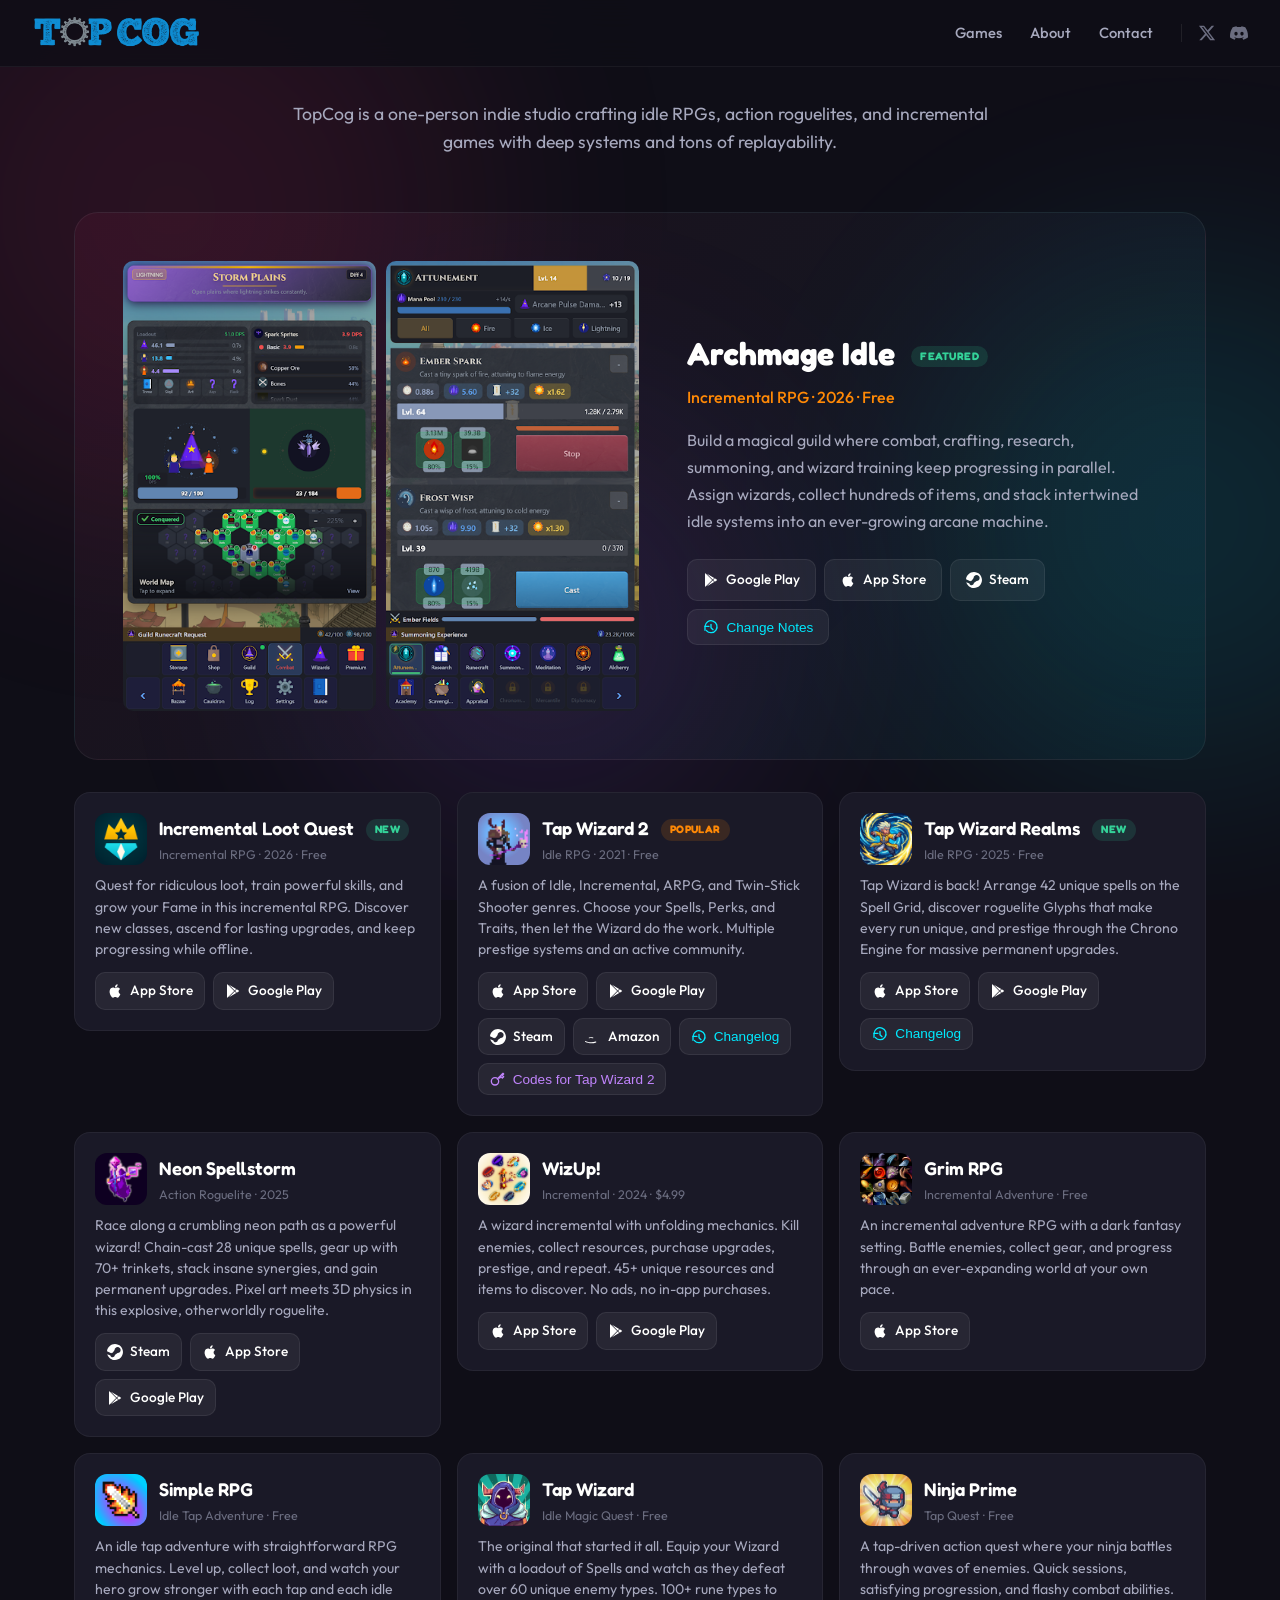
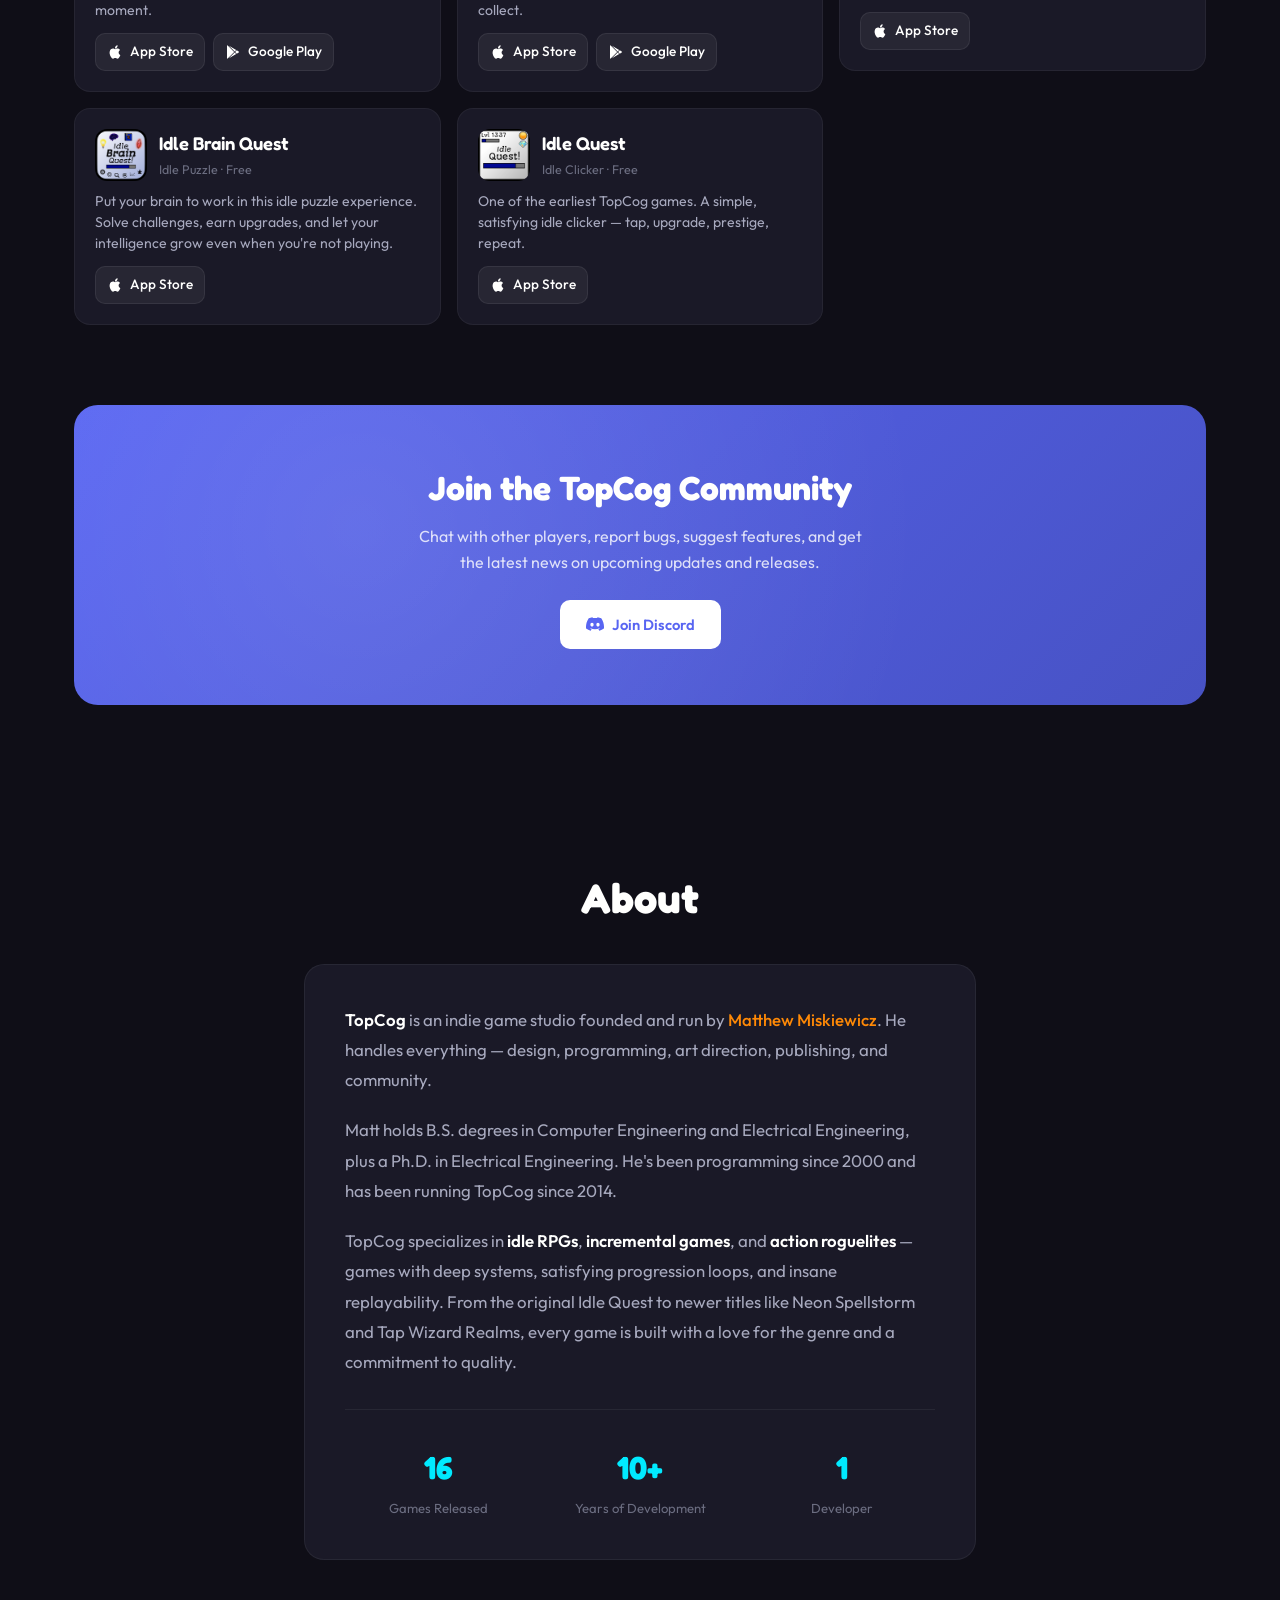
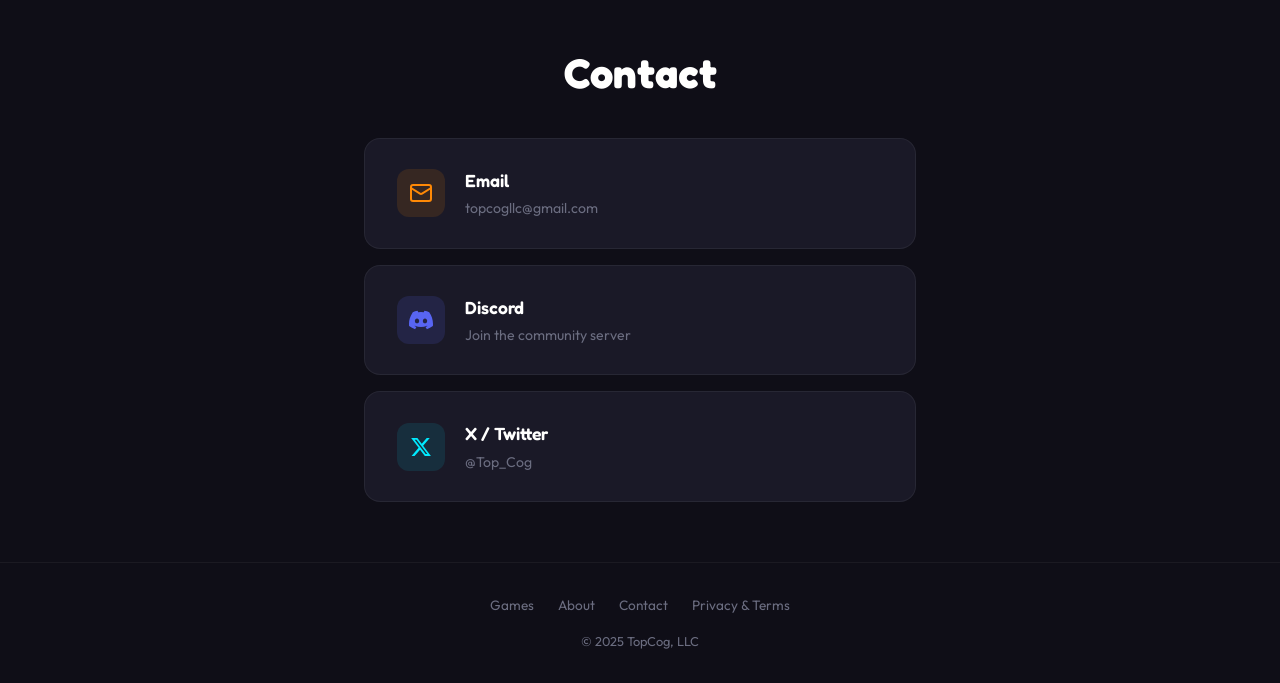
==== commit e28a9ca4: "Add Incremental Loot Quest below featured Archmage Idle" ====
--- a/index.html
+++ b/index.html
@@ -2,6 +2,7 @@
 <html lang="en">
 <head>
 <meta charset="UTF-8">
+<meta name="google-site-verification" content="r4DJf7RZ-D36KethTKG48yCAUgzx0GR0R7ix5H4F4Ow" />
 <meta name="viewport" content="width=device-width, initial-scale=1.0">
 <title>TopCog – Indie Game Studio</title>
 <link rel="icon" type="image/png" href="/images/archmageidle-128.png">
@@ -757,7 +758,7 @@
       <img src="images/archmageidle-playstore-screenshot-2.png" alt="Archmage Idle mobile screenshot 2" loading="lazy">
     </div>
     <div class="featured-body">
-      <h3>Archmage Idle <span class="tag tag-new">Latest</span></h3>
+      <h3>Archmage Idle <span class="tag tag-new">Featured</span></h3>
       <div class="tagline">Incremental RPG · 2026 · Free</div>
       <p>Build a magical guild where combat, crafting, research, summoning, and wizard training keep progressing in parallel. Assign wizards, collect hundreds of items, and stack intertwined idle systems into an ever-growing arcane machine.</p>
       <div class="stores">
@@ -779,6 +780,28 @@
 
   <!-- ── GAME GRID ── -->
   <div class="game-grid">
+
+    <!-- Incremental Loot Quest (2026) -->
+    <div class="game-card" data-game-id="incremental-loot-quest" data-game-title="Incremental Loot Quest">
+      <div class="game-header">
+        <img class="game-icon" src="images/incremental-loot-quest-128.png" alt="Incremental Loot Quest icon">
+        <div class="game-header-text">
+          <h3>Incremental Loot Quest <span class="tag tag-new">New</span></h3>
+          <div class="sub">Incremental RPG · 2026 · Free</div>
+        </div>
+      </div>
+      <p>Quest for ridiculous loot, train powerful skills, and grow your Fame in this incremental RPG. Discover new classes, ascend for lasting upgrades, and keep progressing while offline.</p>
+      <div class="stores">
+        <a class="store" href="https://apps.apple.com/us/app/incremental-loot-quest/id6800756842" target="_blank" rel="noopener">
+          <svg viewBox="0 0 24 24" fill="currentColor"><path d="M18.71 19.5c-.83 1.24-1.71 2.45-3.05 2.47-1.34.03-1.77-.79-3.29-.79-1.53 0-2 .77-3.27.82-1.31.05-2.3-1.32-3.14-2.53C4.25 17 2.94 12.45 4.7 9.39c.87-1.52 2.43-2.48 4.12-2.51 1.28-.02 2.5.87 3.29.87.78 0 2.26-1.07 3.8-.91.65.03 2.47.26 3.64 1.98-.09.06-2.17 1.28-2.15 3.81.03 3.02 2.65 4.03 2.68 4.04-.03.07-.42 1.44-1.38 2.83M13 3.5c.73-.83 1.94-1.46 2.94-1.5.13 1.17-.34 2.35-1.04 3.19-.69.85-1.83 1.51-2.95 1.42-.15-1.15.41-2.35 1.05-3.11z"/></svg>
+          App Store
+        </a>
+        <a class="store" href="https://play.google.com/store/apps/details?id=com.topcog.idlelootquesthd" target="_blank" rel="noopener">
+          <svg viewBox="0 0 24 24" fill="currentColor"><path d="M3.609 1.814L13.792 12 3.61 22.186a.996.996 0 0 1-.61-.92V2.734a1 1 0 0 1 .609-.92zm10.89 10.893l2.302 2.302-10.937 6.333 8.635-8.635zm3.199-3.199l2.807 1.626a1 1 0 0 1 0 1.732l-2.808 1.626L15.206 12l2.492-2.492zM5.864 2.658L16.8 8.99l-2.3 2.3-8.636-8.632z"/></svg>
+          Google Play
+        </a>
+      </div>
+    </div>
 
     <!-- Tap Wizard 2 (2021) -->
     <div class="game-card" data-game-id="tap-wizard-2" data-game-title="Tap Wizard 2">
@@ -1104,7 +1127,7 @@
   </div>
 </div>
 
-<script src="data/changelogs.js?v=2.1.0.1"></script>
+<script src="data/changelogs.js?v=3.0.4"></script>
 <script>
 (() => {
   const changelogs = window.TOPCOG_CHANGELOGS || {};
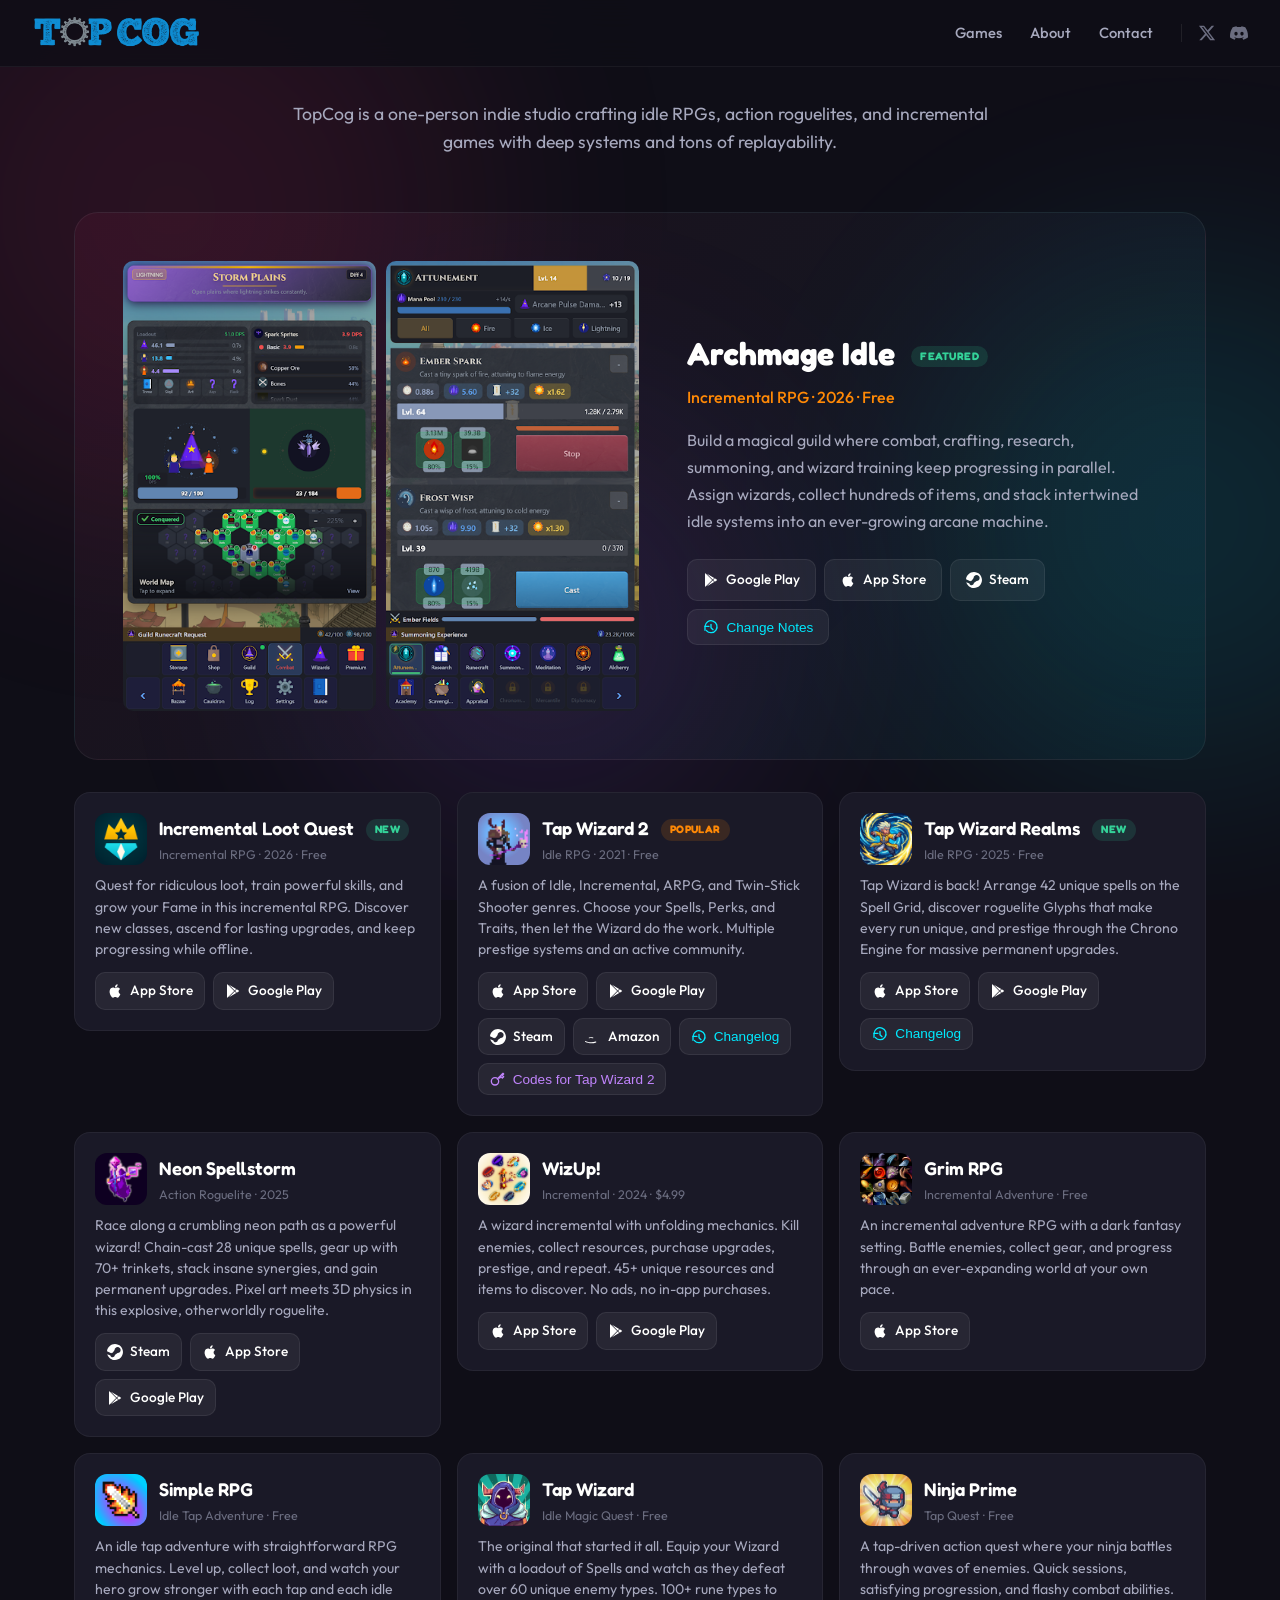
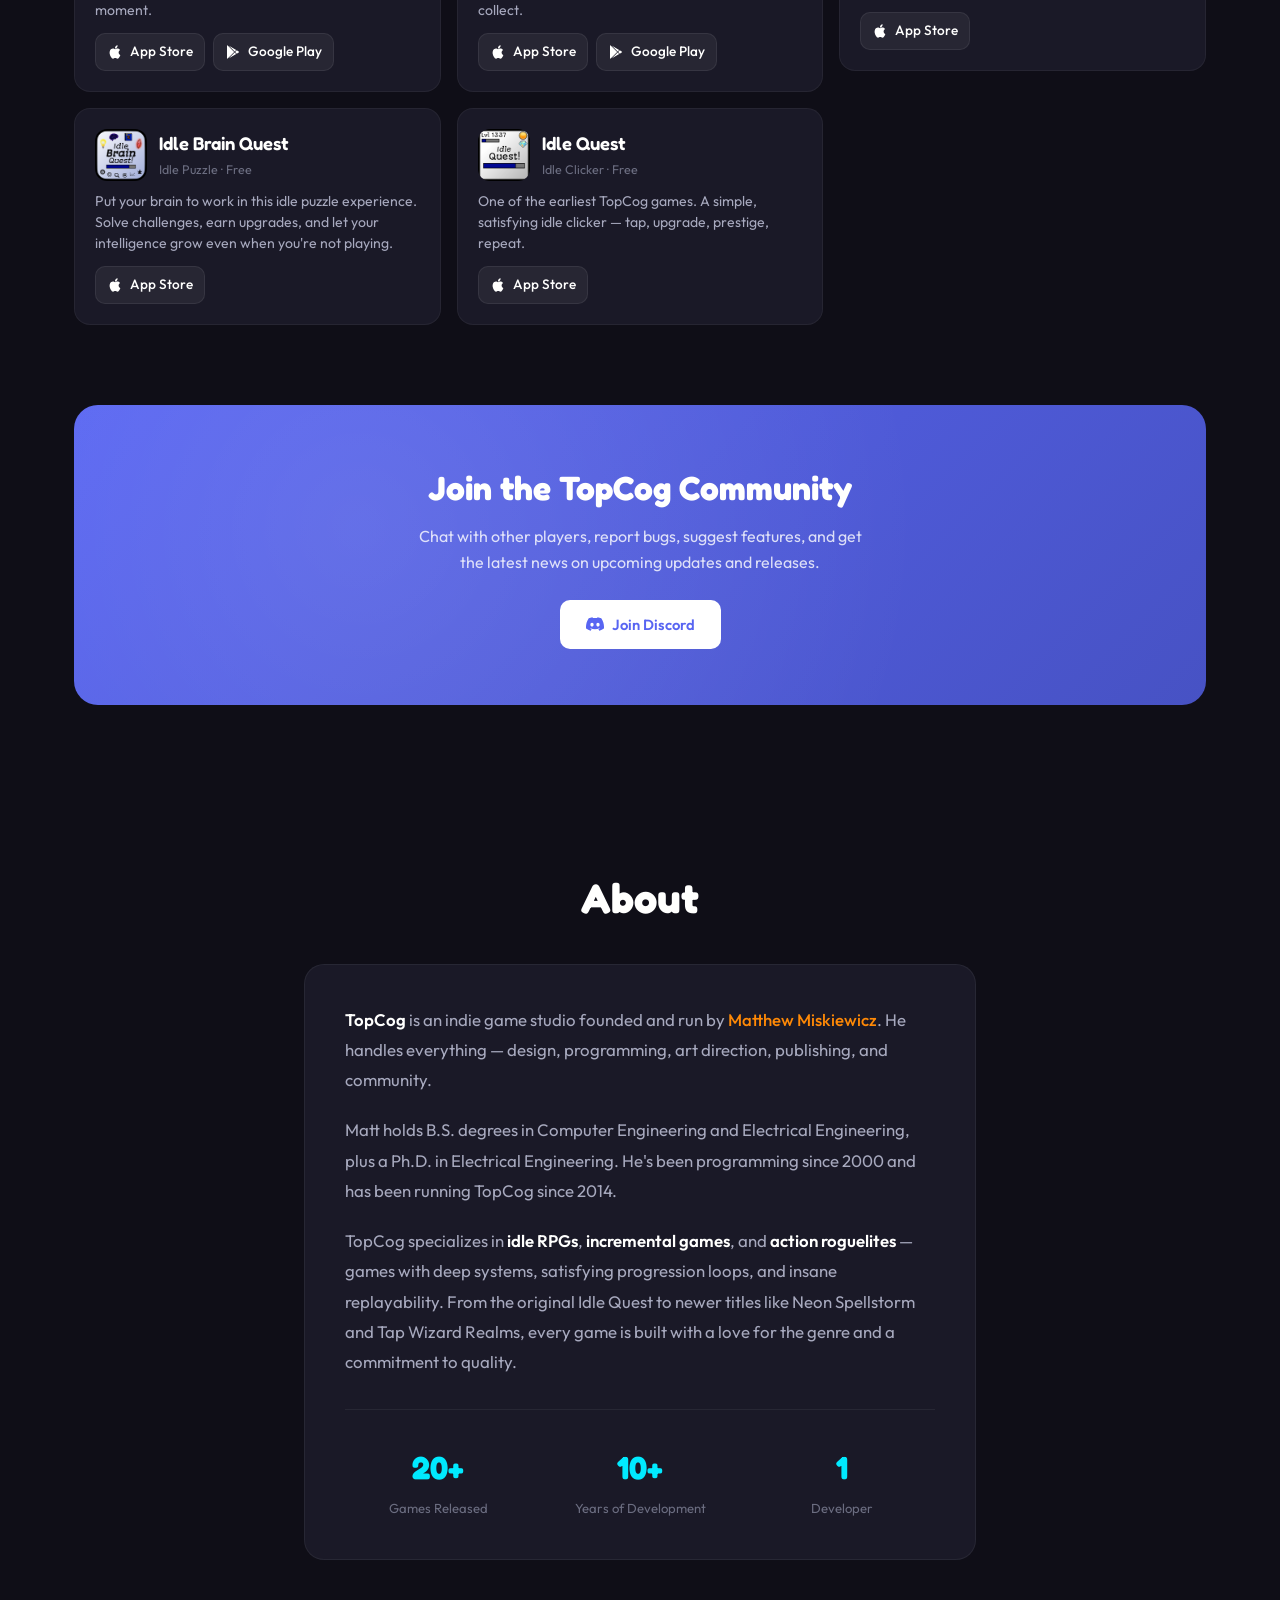
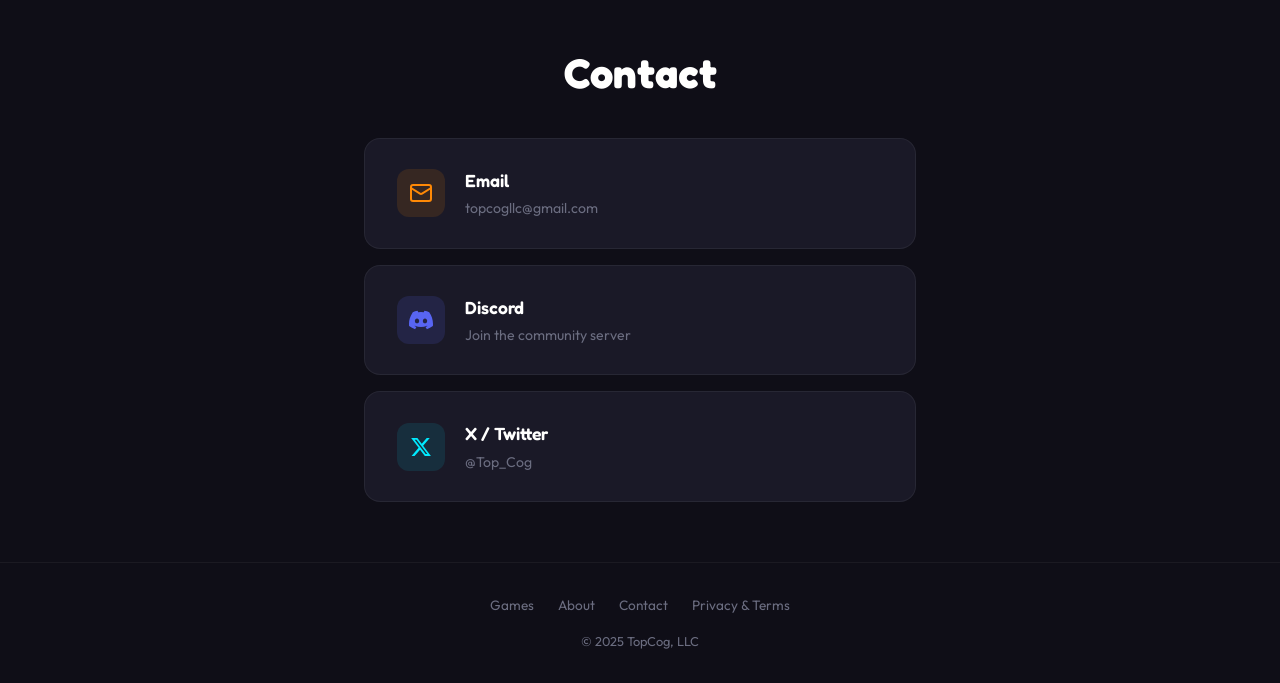
==== commit 1be59573: "Update games released count to 20+" ====
--- a/index.html
+++ b/index.html
@@ -1043,7 +1043,7 @@
     <p>TopCog specializes in <strong>idle RPGs</strong>, <strong>incremental games</strong>, and <strong>action roguelites</strong> — games with deep systems, satisfying progression loops, and insane replayability. From the original Idle Quest to newer titles like Neon Spellstorm and Tap Wizard Realms, every game is built with a love for the genre and a commitment to quality.</p>
     <div class="stats-row">
       <div class="stat">
-        <div class="num">16</div>
+        <div class="num">20+</div>
         <div class="label">Games Released</div>
       </div>
       <div class="stat">
